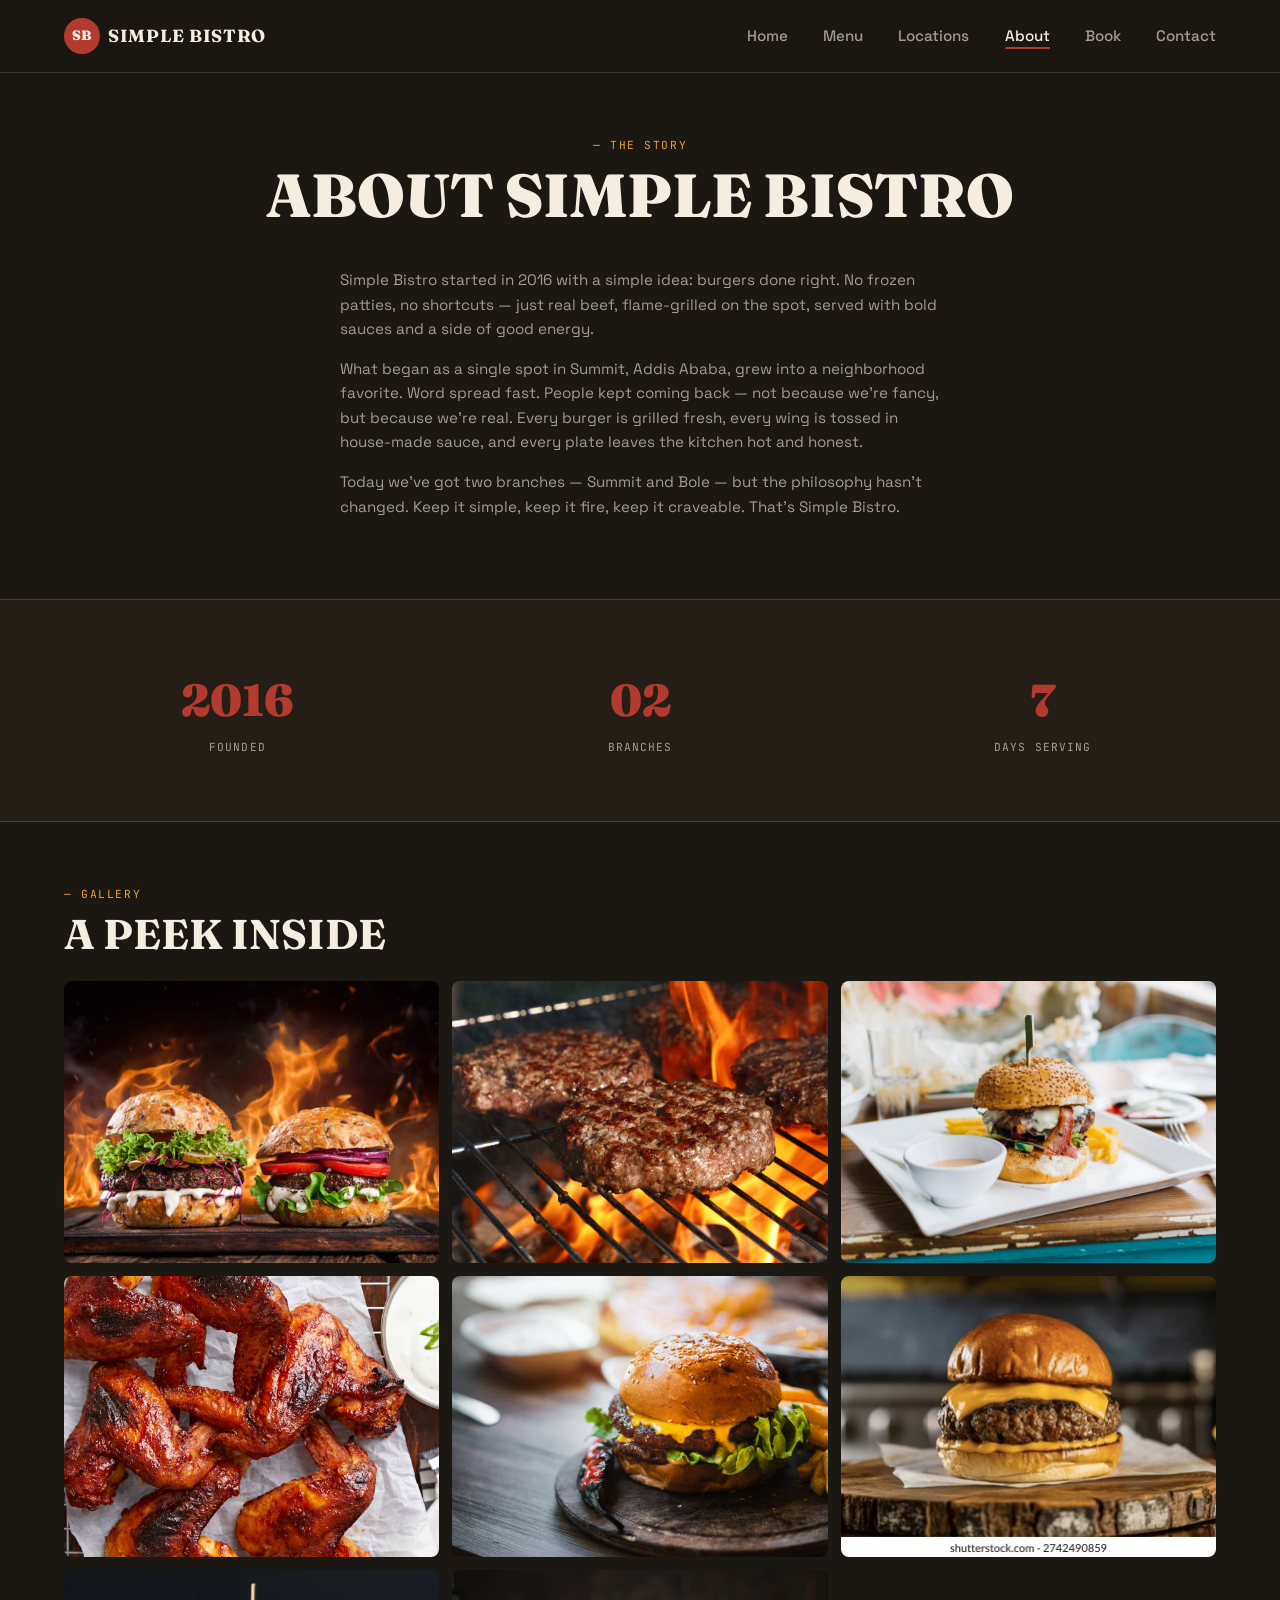
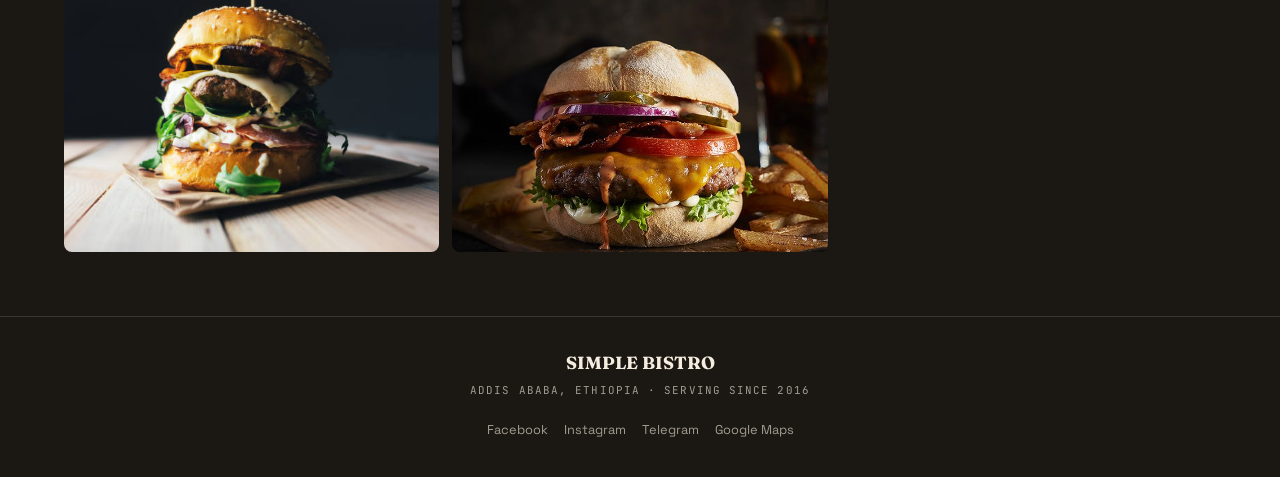
==== about.html @ 98d0b7a7 "fixed" ====
<!DOCTYPE html>
<html lang="en">
<head>
  <meta charset="UTF-8">
  <meta name="viewport" content="width=device-width, initial-scale=1.0, viewport-fit=cover">
  <title>About Us — Simple Bistro | Flame-Grilled Since 2016</title>
  <meta name="description" content="Simple Bistro was founded in 2016 in Addis Ababa with one goal: the perfect flame-grilled burger. Learn our story.">
  <meta name="theme-color" content="#1b1712">
  <meta name="apple-mobile-web-app-capable" content="yes">
  <meta name="apple-mobile-web-app-status-bar-style" content="black-translucent">
  <meta property="og:title" content="About Us — Simple Bistro">
  <meta property="og:description" content="The story behind Simple Bistro. Flame-grilled burgers in Addis Ababa since 2016.">
  <meta property="og:image" content="images/hero.jpg">
  <meta property="og:type" content="website">
  <link rel="preconnect" href="https://fonts.googleapis.com">
  <link rel="preconnect" href="https://fonts.gstatic.com" crossorigin>
  <link href="https://fonts.googleapis.com/css2?family=Fraunces:opsz,wght@9..144,700;9..144,900&family=JetBrains+Mono:wght@400;500&family=Space+Grotesk:wght@400;500;600&display=swap" rel="stylesheet">
  <link rel="stylesheet" href="style.css">
</head>
<body>

  <header class="site-header">
    <div class="header-inner">
      <a href="index.html" class="logo">
        <div class="logo-mark">SB</div>
        <span class="logo-wordmark">Simple Bistro</span>
      </a>
      <nav>
        <ul class="nav-links">
          <li><a href="index.html">Home</a></li>
          <li><a href="menu.html">Menu</a></li>
          <li><a href="locations.html">Locations</a></li>
          <li><a href="about.html" class="active">About</a></li>
          <li><a href="book.html">Book</a></li>
          <li><a href="contact.html">Contact</a></li>
        </ul>
      </nav>
      <button class="hamburger" aria-label="Toggle menu">
        <span></span><span></span><span></span>
      </button>
    </div>
  </header>

  <div class="mobile-nav">
    <a href="index.html">Home</a>
    <a href="menu.html">Menu</a>
    <a href="locations.html">Locations</a>
    <a href="about.html">About</a>
    <a href="book.html">Book</a>
    <a href="contact.html">Contact</a>
  </div>

  <div class="page-header">
    <div class="eyebrow">The Story</div>
    <h1>About Simple Bistro</h1>
  </div>

  <section style="padding-top:0;">
    <div class="about-text">
      <p>Simple Bistro started in 2016 with a simple idea: burgers done right. No frozen patties, no shortcuts — just real beef, flame-grilled on the spot, served with bold sauces and a side of good energy.</p>
      <p>What began as a single spot in Summit, Addis Ababa, grew into a neighborhood favorite. Word spread fast. People kept coming back — not because we're fancy, but because we're real. Every burger is grilled fresh, every wing is tossed in house-made sauce, and every plate leaves the kitchen hot and honest.</p>
      <p>Today we've got two branches — Summit and Bole — but the philosophy hasn't changed. Keep it simple, keep it fire, keep it craveable. That's Simple Bistro.</p>
    </div>
  </section>

  <section class="section-alt" style="padding-top:1.5rem;padding-bottom:1.5rem;">
    <div class="stats-block">
      <div class="stat-item">
        <div class="stat-number">2016</div>
        <div class="stat-label">Founded</div>
      </div>
      <div class="stat-item">
        <div class="stat-number">02</div>
        <div class="stat-label">Branches</div>
      </div>
      <div class="stat-item">
        <div class="stat-number">7</div>
        <div class="stat-label">Days Serving</div>
      </div>
    </div>
  </section>

  <section>
    <div class="eyebrow">Gallery</div>
    <h2>A Peek Inside</h2>
    <div class="gallery-grid">
      <div class="gallery-item" onclick="openLightbox(this)">
        <img src="hero.jpg" alt="Simple Bistro hero burger">
      </div>
      <div class="gallery-item" onclick="openLightbox(this)">
        <img src="grill.jpg" alt="Flame-grilled patties">
      </div>
      <div class="gallery-item" onclick="openLightbox(this)">
        <img src="gourmet.jpg" alt="Gourmet burger presentation">
      </div>
      <div class="gallery-item" onclick="openLightbox(this)">
        <img src="wings.jpg" alt="BBQ chicken wings">
      </div>
      <div class="gallery-item" onclick="openLightbox(this)">
        <img src="cheeseburger.jpg" alt="Signature cheeseburger">
      </div>
      <div class="gallery-item" onclick="openLightbox(this)">
        <img src="classic.jpg" alt="Classic burger stack">
      </div>
      <div class="gallery-item" onclick="openLightbox(this)">
        <img src="double-cheese.jpg" alt="Double cheese burger">
      </div>
      <div class="gallery-item" onclick="openLightbox(this)">
        <img src="saucy.jpg" alt="Saucy burger special">
      </div>
    </div>
  </section>

  <div class="lightbox" id="lightbox" onclick="closeLightbox(event)">
    <button class="lightbox-close" onclick="closeLightbox()" aria-label="Close">&times;</button>
    <img id="lightbox-img" src="" alt="Gallery image">
  </div>

  <footer class="site-footer">
    <div class="footer-inner">
      <div class="footer-brand">Simple Bistro</div>
      <div class="footer-tagline">Addis Ababa, Ethiopia · Serving since 2016</div>
      <div class="footer-socials">
        <a href="https://facebook.com/simplebistro2016" target="_blank" rel="noopener">Facebook</a>
        <a href="https://instagram.com/simplebistro2016" target="_blank" rel="noopener">Instagram</a>
        <a href="https://t.me/simplebistro" target="_blank" rel="noopener">Telegram</a>
        <a href="https://www.google.com/maps?q=9.0118,38.8513" target="_blank" rel="noopener">Google Maps</a>
      </div>
    </div>
  </footer>

  <script>
    function openLightbox(item) {
      const src = item.querySelector('img').src;
      document.getElementById('lightbox-img').src = src;
      document.getElementById('lightbox').classList.add('open');
      document.body.style.overflow = 'hidden';
    }
    function closeLightbox(e) {
      if (e && e.target !== document.getElementById('lightbox') && e.target.tagName !== 'BUTTON') return;
      document.getElementById('lightbox').classList.remove('open');
      document.body.style.overflow = '';
    }
    document.addEventListener('keydown', (e) => {
      if (e.key === 'Escape') closeLightbox();
    });
  </script>
  <script src="nav.js"></script>
</body>
</html>
---- style.css ----
/* ============================================
   Simple Bistro — style.css
   MOBILE-FIRST DESIGN SYSTEM
   Base styles = mobile (320px+)
   Media queries = min-width scale-up
   Burgers · Addis Ababa · Since 2016
   ============================================ */

/* --- RESET --- */
*, *::before, *::after {
  box-sizing: border-box;
  margin: 0;
  padding: 0;
}

html {
  scroll-behavior: smooth;
  font-size: 16px;
  -webkit-text-size-adjust: 100%;
}

body {
  font-family: 'Space Grotesk', sans-serif;
  background: var(--bg);
  color: var(--cream);
  line-height: 1.6;
  min-height: 100vh;
  display: flex;
  flex-direction: column;
  overflow-x: hidden;
}

/* --- DESIGN SYSTEM COLORS --- */
:root {
  --bg: #1b1712;
  --bg-card: #241e17;
  --bg-card-hi: #2c241a;
  --line: rgba(245, 237, 224, 0.14);
  --cream: #f5ede0;
  --cream-dim: rgba(245, 237, 224, 0.62);
  --brick: #b23a2e;
  --brick-hi: #d24c3c;
  --mustard: #e8a33d;
  --mustard-dim: #c8872b;
}

/* ==========================================
   TYPOGRAPHY — Mobile Base
   ========================================== */
h1, h2, h3, h4, h5 {
  font-family: 'Fraunces', serif;
  font-weight: 700;
  text-transform: uppercase;
  line-height: 1.1;
}

h1 { font-size: 2.4rem; font-weight: 900; }
h2 { font-size: 1.8rem; }
h3 { font-size: 1.3rem; }

p { color: var(--cream-dim); font-size: 0.95rem; }

/* --- MONO UTILITIES --- */
.mono {
  font-family: 'JetBrains Mono', monospace;
  text-transform: uppercase;
  letter-spacing: 0.08em;
  font-size: 0.78rem;
}

.mono-sm {
  font-family: 'JetBrains Mono', monospace;
  text-transform: uppercase;
  letter-spacing: 0.12em;
  font-size: 0.68rem;
}

/* --- EYEBROW LABEL --- */
.eyebrow {
  font-family: 'JetBrains Mono', monospace;
  text-transform: uppercase;
  letter-spacing: 0.14em;
  font-size: 0.7rem;
  color: var(--mustard);
  margin-bottom: 0.5rem;
}

.eyebrow::before {
  content: "— ";
}

/* ==========================================
   BUTTONS — Touch-friendly on mobile
   ========================================== */
.btn-primary, .btn-ghost {
  display: block;
  width: 100%;
  padding: 1rem 2rem;
  border-radius: 6px;
  font-family: 'Fraunces', serif;
  font-weight: 700;
  text-transform: uppercase;
  font-size: 1rem;
  letter-spacing: 0.04em;
  text-decoration: none;
  cursor: pointer;
  border: 2px solid transparent;
  text-align: center;
  min-height: 52px;
  display: flex;
  align-items: center;
  justify-content: center;
  transition: background 0.2s, border-color 0.2s, color 0.2s, transform 0.15s;
  -webkit-tap-highlight-color: transparent;
}

.btn-primary {
  background: var(--brick);
  color: var(--cream);
  border-color: var(--brick);
}

.btn-primary:active {
  background: var(--brick-hi);
  border-color: var(--brick-hi);
}

.btn-ghost {
  background: transparent;
  color: var(--cream);
  border-color: var(--line);
}

.btn-ghost:active {
  border-color: var(--cream);
}

/* ==========================================
   HEADER / NAV — Mobile First
   ========================================== */
.site-header {
  position: sticky;
  top: 0;
  z-index: 100;
  background: rgba(27, 23, 18, 0.88);
  backdrop-filter: blur(14px);
  -webkit-backdrop-filter: blur(14px);
  border-bottom: 1px solid var(--line);
}

.header-inner {
  padding: 0 1rem;
  height: 60px;
  display: flex;
  align-items: center;
  justify-content: space-between;
}

.logo {
  display: flex;
  align-items: center;
  gap: 0.5rem;
  text-decoration: none;
  color: var(--cream);
}

.logo-mark {
  width: 36px;
  height: 36px;
  border-radius: 50%;
  background: var(--brick);
  display: flex;
  align-items: center;
  justify-content: center;
  font-family: 'Fraunces', serif;
  font-weight: 900;
  font-size: 0.85rem;
  color: var(--cream);
  flex-shrink: 0;
}

.logo-wordmark {
  font-family: 'Fraunces', serif;
  font-weight: 700;
  font-size: 1rem;
  text-transform: uppercase;
  letter-spacing: 0.04em;
  white-space: nowrap;
}

/* --- DESKTOP NAV — hidden on mobile --- */
.nav-links {
  display: none;
  list-style: none;
}

/* --- HAMBURGER — visible on mobile --- */
.hamburger {
  display: flex;
  flex-direction: column;
  gap: 5px;
  background: none;
  border: none;
  cursor: pointer;
  padding: 6px;
  min-width: 44px;
  min-height: 44px;
  align-items: center;
  justify-content: center;
}

.hamburger span {
  display: block;
  width: 24px;
  height: 2px;
  background: var(--cream);
  border-radius: 2px;
  transition: transform 0.3s, opacity 0.3s;
}

.hamburger.open span:nth-child(1) {
  transform: translateY(7px) rotate(45deg);
}

.hamburger.open span:nth-child(2) {
  opacity: 0;
}

.hamburger.open span:nth-child(3) {
  transform: translateY(-7px) rotate(-45deg);
}

/* --- MOBILE NAV OVERLAY --- */
.mobile-nav {
  display: none;
  position: fixed;
  inset: 0;
  top: 60px;
  background: rgba(27, 23, 18, 0.97);
  z-index: 99;
  flex-direction: column;
  align-items: center;
  justify-content: center;
  gap: 1.5rem;
}

.mobile-nav.open {
  display: flex;
}

.mobile-nav a {
  color: var(--cream);
  text-decoration: none;
  font-family: 'Fraunces', serif;
  font-weight: 700;
  font-size: 1.4rem;
  text-transform: uppercase;
  transition: color 0.2s;
  padding: 0.5rem 1rem;
  min-height: 44px;
  display: flex;
  align-items: center;
}

.mobile-nav a:active {
  color: var(--brick);
}

/* ==========================================
   SECTIONS — Mobile First
   ========================================== */
section {
  padding: 3rem 1rem;
  width: 100%;
}

section.section-alt {
  background: var(--bg-card);
  border-top: 1px solid var(--line);
  border-bottom: 1px solid var(--line);
}

.page-header {
  padding: 3rem 1rem 2rem;
  text-align: center;
}

.page-header h1 {
  margin-bottom: 0.4rem;
}

.page-header p {
  font-size: 0.95rem;
}

/* ==========================================
   HERO — Mobile First (stacked, full bleed)
   ========================================== */
.hero {
  position: relative;
  min-height: 85vh;
  display: flex;
  align-items: center;
  justify-content: center;
  text-align: center;
  overflow: hidden;
}

.hero-bg {
  position: absolute;
  inset: 0;
  background-size: cover;
  background-position: center;
}

.hero-bg::after {
  content: "";
  position: absolute;
  inset: 0;
  background: linear-gradient(
    180deg,
    rgba(27, 23, 18, 0.35) 0%,
    rgba(27, 23, 18, 0.92) 100%
  );
}

.hero-content {
  position: relative;
  z-index: 2;
  max-width: 400px;
  padding: 0 1rem;
}

.hero h1 {
  margin-bottom: 0.5rem;
  letter-spacing: -0.02em;
}

.hero h1 span {
  color: var(--brick);
}

.hero-tagline {
  font-size: 1.05rem;
  color: var(--cream-dim);
  margin-bottom: 1.8rem;
  font-style: italic;
}

.hero-ctas {
  display: flex;
  flex-direction: column;
  gap: 0.8rem;
  margin-bottom: 2.5rem;
}

.hero-branches {
  display: flex;
  flex-direction: column;
  gap: 0.6rem;
  align-items: center;
}

.hero-branch-link {
  color: var(--cream-dim);
  text-decoration: none;
  font-size: 0.88rem;
  display: flex;
  align-items: center;
  gap: 0.4rem;
  transition: color 0.2s;
  padding: 0.3rem 0;
}

.hero-branch-link:active {
  color: var(--cream);
}

.hero-branch-link .dot {
  width: 6px;
  height: 6px;
  border-radius: 50%;
  background: var(--mustard);
  display: inline-block;
}

/* ==========================================
   ABOUT PREVIEW — Mobile (stacked)
   ========================================== */
.about-preview {
  display: flex;
  flex-direction: column;
  gap: 2rem;
}

.about-preview-text h2 {
  margin-bottom: 0.8rem;
}

.about-preview-text p {
  margin-bottom: 1.2rem;
}

.about-preview-img {
  width: 100%;
  border-radius: 12px;
  overflow: hidden;
}

.about-preview-img img {
  width: 100%;
  height: 240px;
  object-fit: cover;
  display: block;
}

/* ==========================================
   MENU TICKET CARD — Mobile (single col)
   ========================================== */
.ticket-card {
  background: var(--bg-card);
  border: 1px solid var(--line);
  border-radius: 8px;
  overflow: hidden;
  transition: transform 0.2s, border-color 0.2s;
}

.ticket-card:hover {
  border-color: var(--mustard-dim);
}

.ticket-card-img {
  width: 100%;
  height: 200px;
  object-fit: cover;
  display: block;
}

.ticket-card-body {
  padding: 1rem 1.1rem;
}

.ticket-perforation {
  height: 8px;
  background-image: radial-gradient(circle, var(--bg) 4px, transparent 4px);
  background-size: 12px 8px;
  background-position: 0 4px;
  background-repeat: repeat-x;
}

.ticket-tag {
  font-family: 'JetBrains Mono', monospace;
  text-transform: uppercase;
  letter-spacing: 0.12em;
  font-size: 0.65rem;
  color: var(--mustard-dim);
  margin-bottom: 0.4rem;
}

.ticket-name {
  font-family: 'Fraunces', serif;
  font-weight: 700;
  font-size: 1.1rem;
  text-transform: uppercase;
  margin-bottom: 0.3rem;
}

.ticket-price-row {
  display: flex;
  align-items: center;
  gap: 0.6rem;
  padding-top: 0.5rem;
  border-top: 2px dashed var(--line);
  margin-top: 0.5rem;
}

.ticket-price {
  font-family: 'JetBrains Mono', monospace;
  text-transform: uppercase;
  letter-spacing: 0.1em;
  font-size: 1rem;
  color: var(--mustard);
}

/* --- MENU GRID — 1 column on mobile --- */
.menu-grid {
  display: grid;
  grid-template-columns: 1fr;
  gap: 1.2rem;
  margin-top: 1.5rem;
}

/* ==========================================
   FILTER TABS — Mobile (horizontal scroll)
   ========================================== */
.filter-tabs {
  display: flex;
  gap: 0.5rem;
  overflow-x: auto;
  -webkit-overflow-scrolling: touch;
  padding-bottom: 0.5rem;
  margin-bottom: 1rem;
  scrollbar-width: none;
}

.filter-tabs::-webkit-scrollbar {
  display: none;
}

.filter-tab {
  padding: 0.55rem 1rem;
  border: 1px solid var(--line);
  border-radius: 30px;
  background: transparent;
  color: var(--cream-dim);
  font-family: 'JetBrains Mono', monospace;
  font-size: 0.72rem;
  text-transform: uppercase;
  letter-spacing: 0.08em;
  cursor: pointer;
  white-space: nowrap;
  flex-shrink: 0;
  min-height: 40px;
  transition: background 0.2s, color 0.2s, border-color 0.2s;
  -webkit-tap-highlight-color: transparent;
}

.filter-tab:active {
  border-color: var(--mustard-dim);
  color: var(--cream);
}

.filter-tab.active {
  background: var(--brick);
  border-color: var(--brick);
  color: var(--cream);
}

/* ==========================================
   LOCATION CARDS — Mobile (stacked)
   ========================================== */
.location-grid {
  display: grid;
  grid-template-columns: 1fr;
  gap: 1.5rem;
  margin-top: 1.5rem;
}

.location-card {
  background: var(--bg-card);
  border: 1px solid var(--line);
  border-radius: 12px;
  padding: 1.5rem;
}

.location-card h3 {
  margin-bottom: 0.6rem;
}

.location-card p {
  margin-bottom: 0.4rem;
  font-size: 0.9rem;
}

.location-card .services {
  margin-bottom: 0.8rem;
  display: flex;
  flex-wrap: wrap;
  gap: 0.4rem;
}

.location-card .services span {
  font-family: 'JetBrains Mono', monospace;
  text-transform: uppercase;
  letter-spacing: 0.08em;
  font-size: 0.68rem;
  color: var(--mustard);
  background: var(--bg-card-hi);
  padding: 0.3rem 0.6rem;
  border-radius: 4px;
  display: inline-block;
}

.map-container {
  margin-top: 1rem;
  border-radius: 8px;
  overflow: hidden;
  border: 1px solid var(--line);
}

.map-container iframe {
  width: 100%;
  height: 220px;
  border: 0;
  display: block;
}

/* ==========================================
   HOURS TABLE
   ========================================== */
.hours-table {
  width: 100%;
  margin: 2rem auto 0;
  border-collapse: collapse;
}

.hours-table th,
.hours-table td {
  padding: 0.6rem 0.8rem;
  text-align: left;
  font-size: 0.88rem;
  border-bottom: 1px solid var(--line);
}

.hours-table th {
  font-family: 'JetBrains Mono', monospace;
  text-transform: uppercase;
  letter-spacing: 0.1em;
  font-size: 0.7rem;
  color: var(--mustard);
}

.hours-table td:first-child {
  color: var(--cream);
  font-weight: 600;
}

.hours-table td:last-child {
  color: var(--cream-dim);
}

/* ==========================================
   STATS BLOCK — Mobile
   ========================================== */
.stats-block {
  display: flex;
  justify-content: center;
  gap: 2rem;
  margin: 2.5rem 0;
  flex-wrap: wrap;
}

.stat-item {
  text-align: center;
  flex: 1;
  min-width: 100px;
}

.stat-number {
  font-family: 'Fraunces', serif;
  font-weight: 900;
  font-size: 2.4rem;
  color: var(--brick);
}

.stat-label {
  font-family: 'JetBrains Mono', monospace;
  text-transform: uppercase;
  letter-spacing: 0.1em;
  font-size: 0.7rem;
  color: var(--cream-dim);
  margin-top: 0.2rem;
}

/* ==========================================
   GALLERY — Mobile (2 columns)
   ========================================== */
.gallery-grid {
  display: grid;
  grid-template-columns: repeat(2, 1fr);
  gap: 0.6rem;
  margin-top: 1.5rem;
}

.gallery-item {
  border-radius: 8px;
  overflow: hidden;
  cursor: pointer;
  aspect-ratio: 1 / 1;
}

.gallery-item img {
  width: 100%;
  height: 100%;
  object-fit: cover;
  display: block;
}

/* --- LIGHTBOX MODAL --- */
.lightbox {
  display: none;
  position: fixed;
  inset: 0;
  z-index: 200;
  background: rgba(0, 0, 0, 0.92);
  align-items: center;
  justify-content: center;
  padding: 1rem;
}

.lightbox.open {
  display: flex;
}

.lightbox img {
  max-width: 95%;
  max-height: 80vh;
  border-radius: 8px;
  object-fit: contain;
}

.lightbox-close {
  position: absolute;
  top: 1rem;
  right: 1rem;
  background: rgba(27, 23, 18, 0.7);
  border: 1px solid var(--line);
  color: var(--cream);
  font-size: 1.6rem;
  cursor: pointer;
  line-height: 1;
  width: 44px;
  height: 44px;
  border-radius: 50%;
  display: flex;
  align-items: center;
  justify-content: center;
}

/* ==========================================
   FORMS — Mobile (stacked, full-width)
   ========================================== */
.form-group {
  margin-bottom: 1rem;
}

.form-group label {
  display: block;
  font-family: 'JetBrains Mono', monospace;
  text-transform: uppercase;
  letter-spacing: 0.1em;
  font-size: 0.72rem;
  color: var(--cream-dim);
  margin-bottom: 0.4rem;
}

.form-group input,
.form-group select,
.form-group textarea {
  width: 100%;
  padding: 0.85rem 1rem;
  background: var(--bg-card);
  border: 1px solid var(--line);
  border-radius: 6px;
  color: var(--cream);
  font-family: 'Space Grotesk', sans-serif;
  font-size: 1rem;
  min-height: 48px;
  transition: border-color 0.2s;
  -webkit-appearance: none;
  appearance: none;
}

.form-group input:focus,
.form-group select:focus,
.form-group textarea:focus {
  outline: none;
  border-color: var(--mustard);
}

.form-group textarea {
  min-height: 100px;
  resize: vertical;
}

.form-group input::placeholder,
.form-group textarea::placeholder {
  color: var(--cream-dim);
  opacity: 0.5;
}

.form-row {
  display: grid;
  grid-template-columns: 1fr;
  gap: 0;
}

.form-submit-area {
  margin-top: 1.2rem;
}

.form-msg {
  margin-top: 1rem;
  padding: 0.8rem 1rem;
  border-radius: 6px;
  font-size: 0.9rem;
  display: none;
}

.form-msg.show {
  display: block;
}

.form-msg.success {
  background: rgba(178, 58, 46, 0.15);
  border: 1px solid var(--brick);
  color: var(--cream);
}

.form-msg.error {
  background: rgba(178, 58, 46, 0.2);
  border: 1px solid var(--brick);
  color: var(--brick-hi);
}

/* ==========================================
   CONTACT TABS — Mobile (stacked)
   ========================================== */
.contact-tabs {
  display: flex;
  gap: 0;
  margin-bottom: 1.5rem;
  border-bottom: 1px solid var(--line);
}

.contact-tab {
  flex: 1;
  padding: 0.75rem 1rem;
  background: transparent;
  border: none;
  border-bottom: 2px solid transparent;
  color: var(--cream-dim);
  font-family: 'Fraunces', serif;
  font-weight: 700;
  font-size: 0.9rem;
  cursor: pointer;
  transition: color 0.2s, border-color 0.2s;
  text-transform: uppercase;
  min-height: 44px;
  -webkit-tap-highlight-color: transparent;
}

.contact-tab:active {
  color: var(--cream);
}

.contact-tab.active {
  color: var(--cream);
  border-bottom-color: var(--brick);
}

/* --- CONTACT TAB PANELS --- */
.contact-form-panel {
  display: none;
}

.contact-form-panel.active {
  display: block;
}

/* ==========================================
   STAR RATING — Mobile
   ========================================== */
.star-rating {
  display: flex;
  gap: 0.3rem;
  margin-top: 0.3rem;
}

.star-rating button {
  background: none;
  border: none;
  font-size: 2rem;
  color: var(--line);
  cursor: pointer;
  transition: color 0.15s;
  line-height: 1;
  width: 44px;
  height: 44px;
  display: flex;
  align-items: center;
  justify-content: center;
  -webkit-tap-highlight-color: transparent;
}

.star-rating button.filled {
  color: var(--mustard);
}

.star-rating button:active {
  color: var(--mustard);
}

/* ==========================================
   CONTACT CARD — Mobile
   ========================================== */
.contact-card {
  background: var(--bg-card);
  border: 1px solid var(--line);
  border-radius: 12px;
  padding: 1.5rem;
  margin-bottom: 2rem;
}

.contact-card h3 {
  margin-bottom: 0.8rem;
}

.contact-detail {
  margin-bottom: 0.7rem;
  display: flex;
  align-items: center;
  gap: 0.6rem;
  font-size: 0.9rem;
}

.contact-detail a {
  color: var(--mustard);
  text-decoration: none;
  transition: color 0.2s;
}

/* --- SOCIAL LINKS — Mobile (wrap) --- */
.social-links {
  display: flex;
  flex-wrap: wrap;
  gap: 0.5rem;
  margin-top: 1.2rem;
}

.social-link {
  display: inline-flex;
  align-items: center;
  gap: 0.3rem;
  color: var(--cream-dim);
  text-decoration: none;
  font-size: 0.8rem;
  padding: 0.4rem 0.8rem;
  border: 1px solid var(--line);
  border-radius: 20px;
  transition: border-color 0.2s, color 0.2s;
  min-height: 36px;
}

/* ==========================================
   FOOTER — Mobile
   ========================================== */
.site-footer {
  margin-top: auto;
  border-top: 1px solid var(--line);
  padding: 2rem 1rem;
  text-align: center;
}

.footer-inner {
  max-width: 1200px;
  margin: 0 auto;
}

.footer-brand {
  font-family: 'Fraunces', serif;
  font-weight: 700;
  font-size: 1.1rem;
  text-transform: uppercase;
  margin-bottom: 0.3rem;
}

.footer-tagline {
  font-family: 'JetBrains Mono', monospace;
  text-transform: uppercase;
  letter-spacing: 0.1em;
  font-size: 0.68rem;
  color: var(--cream-dim);
  margin-bottom: 1rem;
}

.footer-socials {
  display: flex;
  gap: 1rem;
  justify-content: center;
  flex-wrap: wrap;
}

.footer-socials a {
  color: var(--cream-dim);
  text-decoration: none;
  font-size: 0.8rem;
  transition: color 0.2s;
  padding: 0.3rem 0;
}

/* ==========================================
   BOOKING CONFIRM
   ========================================== */
.booking-confirm {
  background: var(--bg-card);
  border: 1px solid var(--line);
  border-radius: 12px;
  padding: 1.5rem;
  text-align: center;
  margin-top: 1.2rem;
}

.booking-confirm h3 {
  margin-bottom: 0.6rem;
  color: var(--cream);
}

.booking-confirm p {
  font-size: 0.95rem;
}

/* ==========================================
   ABOUT TEXT
   ========================================== */
.about-text {
  max-width: 600px;
  margin: 0 auto;
}

.about-text p {
  margin-bottom: 1rem;
  font-size: 0.95rem;
}

/* ==========================================
   ==========================================
   TABLET — 480px (min-width)
   ==========================================
   ========================================== */
@media (min-width: 480px) {

  .hero-content {
    max-width: 440px;
  }

  .hero-ctas {
    flex-direction: row;
    flex-wrap: wrap;
    justify-content: center;
  }

  .btn-primary, .btn-ghost {
    width: auto;
    display: inline-flex;
  }

  .hero-branches {
    flex-direction: row;
    gap: 1.2rem;
    justify-content: center;
  }

  .menu-grid {
    grid-template-columns: repeat(2, 1fr);
  }

  .gallery-grid {
    grid-template-columns: repeat(3, 1fr);
  }

  .gallery-item {
    aspect-ratio: 4 / 3;
  }

  .form-row {
    grid-template-columns: 1fr 1fr;
    gap: 1rem;
  }

  .form-group input,
  .form-group select,
  .form-group textarea {
    font-size: 0.95rem;
  }

  .contact-tabs {
    justify-content: center;
  }

  .contact-tab {
    flex: none;
    padding: 0.75rem 1.5rem;
  }
}

/* ==========================================
   ==========================================
   TABLET — 768px (min-width)
   ==========================================
   ========================================== */
@media (min-width: 768px) {

  .hamburger {
    display: none;
  }

  .mobile-nav {
    display: none !important;
  }

  .nav-links {
    display: flex;
    gap: 1.8rem;
  }

  .nav-links a {
    color: var(--cream-dim);
    text-decoration: none;
    font-size: 0.9rem;
    font-weight: 500;
    transition: color 0.2s;
    position: relative;
  }

  .nav-links a:hover,
  .nav-links a.active {
    color: var(--cream);
  }

  .nav-links a.active::after {
    content: "";
    position: absolute;
    bottom: -4px;
    left: 0;
    right: 0;
    height: 2px;
    background: var(--brick);
    border-radius: 1px;
  }

  .header-inner {
    max-width: 1200px;
    margin: 0 auto;
    padding: 0 1.5rem;
    height: 72px;
  }

  .logo-wordmark {
    font-size: 1.1rem;
  }

  section {
    padding: 4rem 1.5rem;
    max-width: 1200px;
    margin: 0 auto;
  }

  section.section-alt {
    max-width: 100%;
    padding-left: calc((100% - 1200px) / 2 + 1.5rem);
    padding-right: calc((100% - 1200px) / 2 + 1.5rem);
  }

  .page-header {
    padding: 4rem 1.5rem 2rem;
    max-width: 1200px;
    margin: 0 auto;
  }

  h1 { font-size: 3rem; }
  h2 { font-size: 2.2rem; }
  h3 { font-size: 1.5rem; }

  .hero {
    min-height: 80vh;
  }

  .hero-content {
    max-width: 600px;
  }

  .hero h1 {
    font-size: 3.2rem;
  }

  .hero-tagline {
    font-size: 1.15rem;
  }

  .about-preview {
    display: grid;
    grid-template-columns: 1fr 1fr;
    gap: 3rem;
    align-items: center;
  }

  .about-preview-img img {
    height: 320px;
  }

  .menu-grid {
    grid-template-columns: repeat(3, 1fr);
    gap: 1.5rem;
  }

  .location-grid {
    grid-template-columns: 1fr 1fr;
    gap: 2.5rem;
  }

  .map-container iframe {
    height: 280px;
  }

  .gallery-grid {
    grid-template-columns: repeat(3, 1fr);
    gap: 0.8rem;
  }

  .gallery-item {
    aspect-ratio: 4 / 3;
  }

  .stats-block {
    gap: 3.5rem;
  }

  .stat-number {
    font-size: 2.8rem;
  }

  .contact-card {
    padding: 2rem;
  }
}

/* ==========================================
   ==========================================
   DESKTOP — 1024px (min-width)
   ==========================================
   ========================================== */
@media (min-width: 1024px) {

  h1 { font-size: 3.8rem; }
  h2 { font-size: 2.6rem; }

  .hero h1 {
    font-size: 4.5rem;
  }

  .hero-content {
    max-width: 700px;
  }

  .nav-links {
    gap: 2.2rem;
  }

  .nav-links a {
    font-size: 0.95rem;
  }

  .section-alt-padding {
    padding-left: calc((100% - 1200px) / 2 + 2rem);
    padding-right: calc((100% - 1200px) / 2 + 2rem);
  }

  .about-preview-img img {
    height: 380px;
  }

  .map-container iframe {
    height: 300px;
  }
}

/* ==========================================
   ==========================================
   PREFERS REDUCED MOTION
   ==========================================
   ========================================== */
@media (prefers-reduced-motion: reduce) {
  *, *::before, *::after {
    transition-duration: 0s !important;
    animation-duration: 0s !important;
  }

  html {
    scroll-behavior: auto;
  }
}
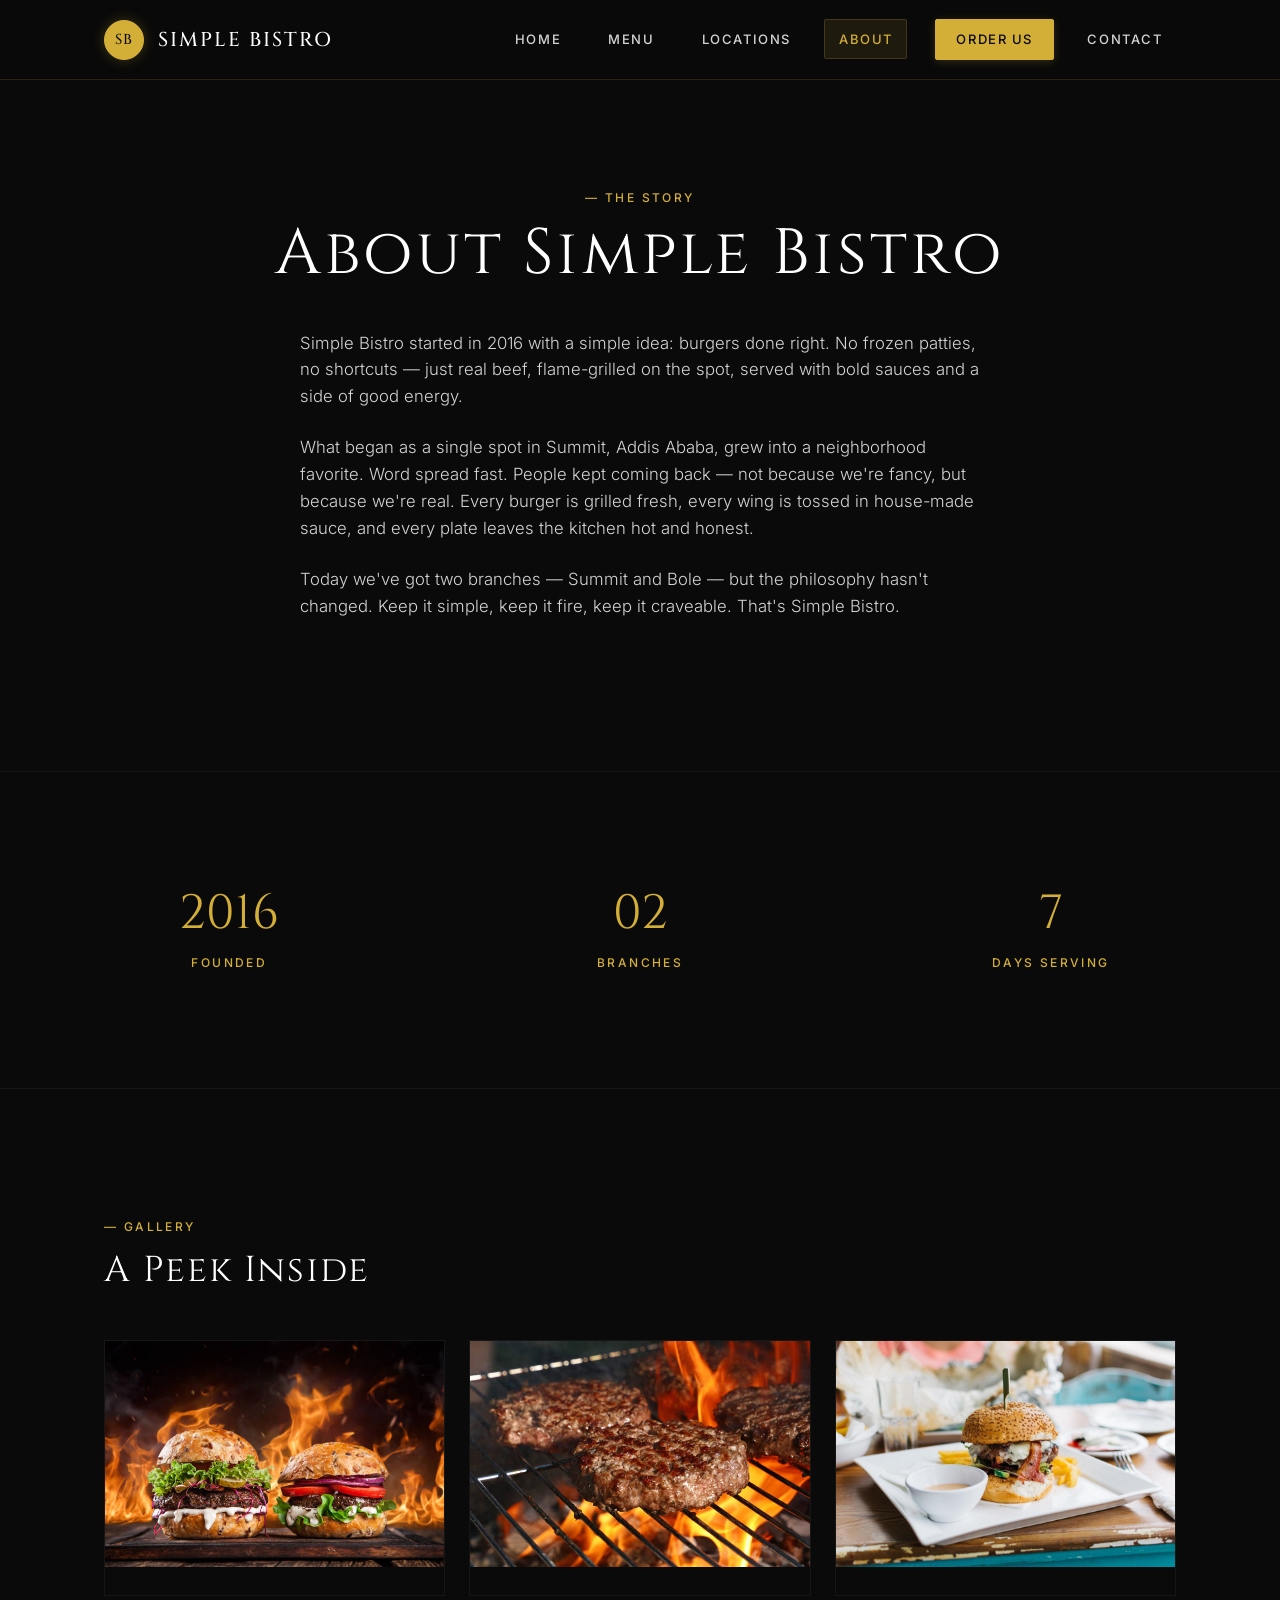
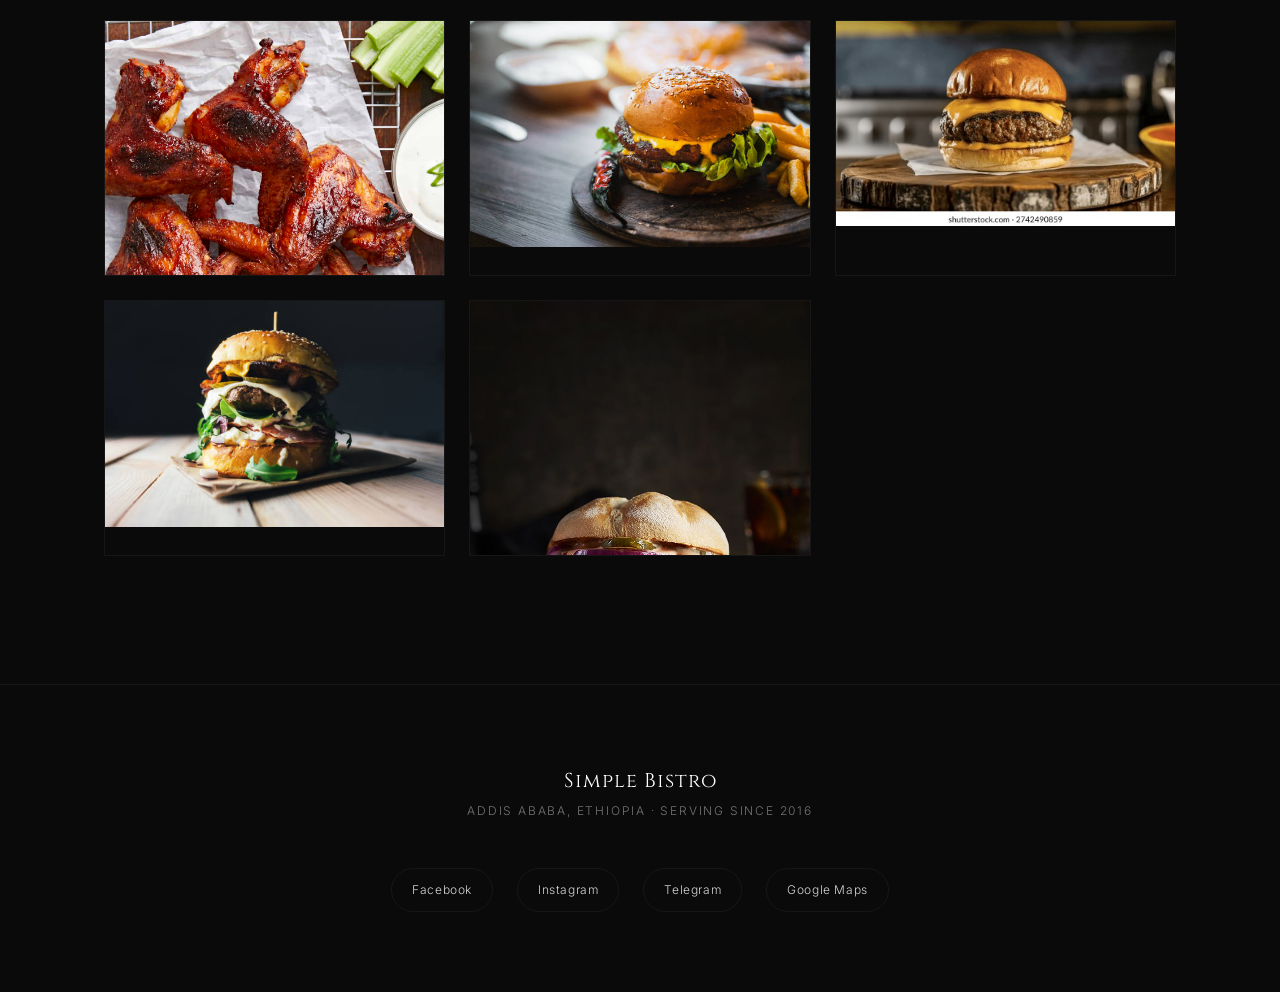
==== commit ddcf0907: "refactor: replace table booking system with a direct calling order page and update global typography" ====
--- a/about.html
+++ b/about.html
@@ -5,7 +5,7 @@
   <meta name="viewport" content="width=device-width, initial-scale=1.0, viewport-fit=cover">
   <title>About Us — Simple Bistro | Flame-Grilled Since 2016</title>
   <meta name="description" content="Simple Bistro was founded in 2016 in Addis Ababa with one goal: the perfect flame-grilled burger. Learn our story.">
-  <meta name="theme-color" content="#1b1712">
+  <meta name="theme-color" content="#0a0a0a">
   <meta name="apple-mobile-web-app-capable" content="yes">
   <meta name="apple-mobile-web-app-status-bar-style" content="black-translucent">
   <meta property="og:title" content="About Us — Simple Bistro">
@@ -14,7 +14,7 @@
   <meta property="og:type" content="website">
   <link rel="preconnect" href="https://fonts.googleapis.com">
   <link rel="preconnect" href="https://fonts.gstatic.com" crossorigin>
-  <link href="https://fonts.googleapis.com/css2?family=Fraunces:opsz,wght@9..144,700;9..144,900&family=JetBrains+Mono:wght@400;500&family=Space+Grotesk:wght@400;500;600&display=swap" rel="stylesheet">
+  <link href="https://fonts.googleapis.com/css2?family=Cinzel:wght@400;500&family=Inter:wght@300;500&display=swap" rel="stylesheet">
   <link rel="stylesheet" href="style.css">
 </head>
 <body>
@@ -31,7 +31,7 @@
           <li><a href="menu.html">Menu</a></li>
           <li><a href="locations.html">Locations</a></li>
           <li><a href="about.html" class="active">About</a></li>
-          <li><a href="book.html">Book</a></li>
+          <li><a href="book.html">Order Us</a></li>
           <li><a href="contact.html">Contact</a></li>
         </ul>
       </nav>
@@ -46,7 +46,7 @@
     <a href="menu.html">Menu</a>
     <a href="locations.html">Locations</a>
     <a href="about.html">About</a>
-    <a href="book.html">Book</a>
+    <a href="book.html">Order Us</a>
     <a href="contact.html">Contact</a>
   </div>
 
@@ -121,10 +121,10 @@
       <div class="footer-brand">Simple Bistro</div>
       <div class="footer-tagline">Addis Ababa, Ethiopia · Serving since 2016</div>
       <div class="footer-socials">
-        <a href="https://facebook.com/simplebistro2016" target="_blank" rel="noopener">Facebook</a>
-        <a href="https://instagram.com/simplebistro2016" target="_blank" rel="noopener">Instagram</a>
-        <a href="https://t.me/simplebistro" target="_blank" rel="noopener">Telegram</a>
-        <a href="https://www.google.com/maps?q=9.0118,38.8513" target="_blank" rel="noopener">Google Maps</a>
+        <a href="https://facebook.com/simplebistro2016" target="_blank" rel="noopener" aria-label="Facebook">Facebook</a>
+        <a href="https://instagram.com/simplebistro2016" target="_blank" rel="noopener" aria-label="Instagram">Instagram</a>
+        <a href="https://t.me/simplebistro" target="_blank" rel="noopener" aria-label="Telegram">Telegram</a>
+        <a href="https://www.google.com/maps?q=9.0118,38.8513" target="_blank" rel="noopener" aria-label="Google Maps">Google Maps</a>
       </div>
     </div>
   </footer>
--- a/style.css
+++ b/style.css
@@ -1,12 +1,43 @@
 /* ============================================
    Simple Bistro — style.css
-   MOBILE-FIRST DESIGN SYSTEM
-   Base styles = mobile (320px+)
-   Media queries = min-width scale-up
+   ROYAL BISTRO VISUAL SYSTEM
    Burgers · Addis Ababa · Since 2016
    ============================================ */
 
-/* --- RESET --- */
+@import url('https://fonts.googleapis.com/css2?family=Cinzel:wght@400;500&family=Inter:wght@300;500&display=swap');
+
+/* ==========================================
+   1. DESIGN TOKENS
+   ========================================== */
+:root {
+  --color-primary: #D4AF37;
+  --color-background: #0a0a0a;
+  --color-surface: #171717;
+  --color-text-main: #d4d4d4;
+  --color-text-bright: #ffffff;
+  --color-text-muted: #737373;
+  --color-border: rgba(255, 255, 255, 0.05);
+  --color-accent-gold-soft: rgba(212, 175, 55, 0.1);
+
+  --space-xs: 4px;
+  --space-sm: 12px;
+  --space-md: 24px;
+  --space-lg: 48px;
+  --space-xl: 80px;
+  --space-section: 128px;
+
+  --radius-none: 0px;
+  --radius-sm: 2px;
+  --radius-full: 999px;
+
+  --ease-standard: 300ms ease-in-out;
+  --ease-slow: 700ms cubic-bezier(0.4, 0, 0.2, 1);
+  --ease-pulse-slow: 20s ease-in-out infinite;
+}
+
+/* ==========================================
+   BASE RESET & BODY
+   ========================================== */
 *, *::before, *::after {
   box-sizing: border-box;
   margin: 0;
@@ -17,184 +48,215 @@
   scroll-behavior: smooth;
   font-size: 16px;
   -webkit-text-size-adjust: 100%;
+  background: var(--color-background);
 }
 
 body {
-  font-family: 'Space Grotesk', sans-serif;
-  background: var(--bg);
-  color: var(--cream);
+  background: var(--color-background);
+  color: var(--color-text-main);
+  font-family: 'Inter', sans-serif;
+  font-weight: 300;
   line-height: 1.6;
+  -webkit-font-smoothing: antialiased;
   min-height: 100vh;
   display: flex;
   flex-direction: column;
   overflow-x: hidden;
 }
 
-/* --- DESIGN SYSTEM COLORS --- */
-:root {
-  --bg: #1b1712;
-  --bg-card: #241e17;
-  --bg-card-hi: #2c241a;
-  --line: rgba(245, 237, 224, 0.14);
-  --cream: #f5ede0;
-  --cream-dim: rgba(245, 237, 224, 0.62);
-  --brick: #b23a2e;
-  --brick-hi: #d24c3c;
-  --mustard: #e8a33d;
-  --mustard-dim: #c8872b;
-}
-
-/* ==========================================
-   TYPOGRAPHY — Mobile Base
-   ========================================== */
-h1, h2, h3, h4, h5 {
-  font-family: 'Fraunces', serif;
-  font-weight: 700;
+/* ==========================================
+   2. TYPOGRAPHY RULES
+   ========================================== */
+/* Display Text */
+.hero h1, .display-text {
+  font-family: 'Cinzel', serif;
+  font-weight: 500;
+  letter-spacing: -0.02em;
+  font-size: clamp(2.5rem, 8vw, 5.5rem);
+  line-height: 1.05;
+  color: var(--color-text-bright);
+}
+
+/* Headings */
+h1, h2, h3, h4, h5, .logo-wordmark, .footer-brand {
+  font-family: 'Cinzel', serif;
+  font-weight: 400;
+  letter-spacing: 0.05em;
+  color: var(--color-text-bright);
+}
+
+h1 {
+  font-size: clamp(2.2rem, 6vw, 4rem);
+  line-height: 1.1;
+}
+
+h2 {
+  font-size: clamp(1.75rem, 4vw, 2.25rem);
+  line-height: 1.2;
+}
+
+h3 {
+  font-size: 1.35rem;
+  line-height: 1.3;
+}
+
+p {
+  color: var(--color-text-main);
+  font-family: 'Inter', sans-serif;
+  font-weight: 300;
+  font-size: 1rem;
+  line-height: 1.6;
+}
+
+/* Label / Eyebrow text */
+.eyebrow, .ticket-tag, .stat-label, .section-label {
+  font-family: 'Inter', sans-serif;
+  font-weight: 500;
+  font-size: 0.75rem;
+  letter-spacing: 0.2em;
   text-transform: uppercase;
-  line-height: 1.1;
-}
-
-h1 { font-size: 2.4rem; font-weight: 900; }
-h2 { font-size: 1.8rem; }
-h3 { font-size: 1.3rem; }
-
-p { color: var(--cream-dim); font-size: 0.95rem; }
-
-/* --- MONO UTILITIES --- */
-.mono {
-  font-family: 'JetBrains Mono', monospace;
-  text-transform: uppercase;
-  letter-spacing: 0.08em;
-  font-size: 0.78rem;
-}
-
-.mono-sm {
-  font-family: 'JetBrains Mono', monospace;
-  text-transform: uppercase;
-  letter-spacing: 0.12em;
-  font-size: 0.68rem;
-}
-
-/* --- EYEBROW LABEL --- */
-.eyebrow {
-  font-family: 'JetBrains Mono', monospace;
-  text-transform: uppercase;
-  letter-spacing: 0.14em;
-  font-size: 0.7rem;
-  color: var(--mustard);
-  margin-bottom: 0.5rem;
+  color: var(--color-primary);
+  margin-bottom: var(--space-sm);
+  display: block;
 }
 
 .eyebrow::before {
   content: "— ";
-}
-
-/* ==========================================
-   BUTTONS — Touch-friendly on mobile
-   ========================================== */
-.btn-primary, .btn-ghost {
-  display: block;
-  width: 100%;
-  padding: 1rem 2rem;
-  border-radius: 6px;
-  font-family: 'Fraunces', serif;
-  font-weight: 700;
-  text-transform: uppercase;
-  font-size: 1rem;
-  letter-spacing: 0.04em;
-  text-decoration: none;
-  cursor: pointer;
-  border: 2px solid transparent;
-  text-align: center;
-  min-height: 52px;
-  display: flex;
-  align-items: center;
-  justify-content: center;
-  transition: background 0.2s, border-color 0.2s, color 0.2s, transform 0.15s;
-  -webkit-tap-highlight-color: transparent;
-}
-
-.btn-primary {
-  background: var(--brick);
-  color: var(--cream);
-  border-color: var(--brick);
-}
-
-.btn-primary:active {
-  background: var(--brick-hi);
-  border-color: var(--brick-hi);
-}
-
-.btn-ghost {
-  background: transparent;
-  color: var(--cream);
-  border-color: var(--line);
-}
-
-.btn-ghost:active {
-  border-color: var(--cream);
-}
-
-/* ==========================================
-   HEADER / NAV — Mobile First
+  color: var(--color-primary);
+}
+
+/* ==========================================
+   4. NAVIGATION (Professional Luxury Header)
    ========================================== */
 .site-header {
   position: sticky;
   top: 0;
   z-index: 100;
-  background: rgba(27, 23, 18, 0.88);
-  backdrop-filter: blur(14px);
-  -webkit-backdrop-filter: blur(14px);
-  border-bottom: 1px solid var(--line);
+  height: 80px;
+  background: rgba(10, 10, 10, 0.85);
+  backdrop-filter: blur(20px);
+  -webkit-backdrop-filter: blur(20px);
+  border-bottom: 1px solid rgba(212, 175, 55, 0.15);
+  display: flex;
+  align-items: center;
+  transition: background 300ms ease-in-out, height 300ms ease-in-out;
 }
 
 .header-inner {
-  padding: 0 1rem;
-  height: 60px;
+  max-width: 1200px;
+  width: 100%;
+  margin: 0 auto;
+  padding: 0 clamp(1.5rem, 5vw, 5rem);
   display: flex;
   align-items: center;
   justify-content: space-between;
+  height: 100%;
 }
 
 .logo {
   display: flex;
   align-items: center;
-  gap: 0.5rem;
+  gap: 0.85rem;
   text-decoration: none;
-  color: var(--cream);
+  color: var(--color-text-bright);
+  transition: opacity 300ms ease-in-out;
+}
+
+.logo:hover {
+  opacity: 0.9;
 }
 
 .logo-mark {
-  width: 36px;
-  height: 36px;
-  border-radius: 50%;
-  background: var(--brick);
-  display: flex;
-  align-items: center;
-  justify-content: center;
-  font-family: 'Fraunces', serif;
-  font-weight: 900;
-  font-size: 0.85rem;
-  color: var(--cream);
-  flex-shrink: 0;
+  width: 40px;
+  height: 40px;
+  border-radius: var(--radius-full);
+  border: 1.5px solid var(--color-primary);
+  display: flex;
+  align-items: center;
+  justify-content: center;
+  font-family: 'Cinzel', serif;
+  font-weight: 500;
+  font-size: 0.9rem;
+  letter-spacing: 0.05em;
+  color: #0a0a0a;
+  background: var(--color-primary);
+  box-shadow: 0 0 14px rgba(212, 175, 55, 0.25);
+  transition: transform 300ms ease-in-out, box-shadow 300ms ease-in-out;
+}
+
+.logo:hover .logo-mark {
+  transform: scale(1.05);
+  box-shadow: 0 0 18px rgba(212, 175, 55, 0.4);
 }
 
 .logo-wordmark {
-  font-family: 'Fraunces', serif;
-  font-weight: 700;
-  font-size: 1rem;
+  font-family: 'Cinzel', serif;
+  font-size: 1.25rem;
+  font-weight: 500;
+  letter-spacing: 0.1em;
   text-transform: uppercase;
-  letter-spacing: 0.04em;
+  color: var(--color-text-bright);
   white-space: nowrap;
 }
 
-/* --- DESKTOP NAV — hidden on mobile --- */
 .nav-links {
   display: none;
   list-style: none;
-}
-
-/* --- HAMBURGER — visible on mobile --- */
+  gap: 1.25rem;
+  align-items: center;
+}
+
+.nav-links a {
+  font-family: 'Inter', sans-serif;
+  font-weight: 500;
+  font-size: 13px;
+  letter-spacing: 0.12em;
+  text-transform: uppercase;
+  color: var(--color-text-main);
+  text-decoration: none;
+  padding: 0.5rem 0.85rem;
+  min-height: 40px;
+  display: inline-flex;
+  align-items: center;
+  position: relative;
+  transition: color 300ms ease-in-out, background 300ms ease-in-out, border-color 300ms ease-in-out;
+  border-radius: var(--radius-sm);
+}
+
+.nav-links a:hover {
+  color: var(--color-text-bright);
+}
+
+.nav-links a.active {
+  color: var(--color-primary);
+  background: var(--color-accent-gold-soft);
+  border: 1px solid rgba(212, 175, 55, 0.2);
+}
+
+/* Nav CTA Highlight for "Order Us" link */
+.nav-links a[href="book.html"] {
+  background: var(--color-primary);
+  color: #0a0a0a !important;
+  font-weight: 500;
+  padding: 0.55rem 1.25rem;
+  margin-left: 0.5rem;
+  border: 1px solid var(--color-primary);
+  box-shadow: 0 2px 10px rgba(212, 175, 55, 0.2);
+}
+
+.nav-links a[href="book.html"]:hover {
+  background: #e5c158;
+  border-color: #e5c158;
+  transform: translateY(-1px);
+  box-shadow: 0 4px 15px rgba(212, 175, 55, 0.35);
+}
+
+.nav-links a:focus-visible {
+  outline: 2px solid var(--color-primary);
+  outline-offset: 4px;
+}
+
+/* Mobile Hamburger */
 .hamburger {
   display: flex;
   flex-direction: column;
@@ -213,9 +275,8 @@
   display: block;
   width: 24px;
   height: 2px;
-  background: var(--cream);
-  border-radius: 2px;
-  transition: transform 0.3s, opacity 0.3s;
+  background: var(--color-text-bright);
+  transition: transform 300ms var(--ease-standard), opacity 300ms;
 }
 
 .hamburger.open span:nth-child(1) {
@@ -230,18 +291,20 @@
   transform: translateY(-7px) rotate(-45deg);
 }
 
-/* --- MOBILE NAV OVERLAY --- */
 .mobile-nav {
   display: none;
   position: fixed;
   inset: 0;
-  top: 60px;
-  background: rgba(27, 23, 18, 0.97);
+  top: 80px;
+  background: rgba(10, 10, 10, 0.98);
+  backdrop-filter: blur(20px);
+  -webkit-backdrop-filter: blur(20px);
   z-index: 99;
   flex-direction: column;
   align-items: center;
   justify-content: center;
-  gap: 1.5rem;
+  gap: 1.25rem;
+  padding: 2rem 1.5rem;
 }
 
 .mobile-nav.open {
@@ -249,68 +312,70 @@
 }
 
 .mobile-nav a {
-  color: var(--cream);
+  color: var(--color-text-main);
   text-decoration: none;
-  font-family: 'Fraunces', serif;
-  font-weight: 700;
-  font-size: 1.4rem;
+  font-family: 'Cinzel', serif;
+  font-weight: 400;
+  font-size: 1.35rem;
+  letter-spacing: 0.1em;
   text-transform: uppercase;
-  transition: color 0.2s;
-  padding: 0.5rem 1rem;
+  padding: 0.6rem 1.5rem;
   min-height: 44px;
   display: flex;
   align-items: center;
-}
-
-.mobile-nav a:active {
-  color: var(--brick);
-}
-
-/* ==========================================
-   SECTIONS — Mobile First
-   ========================================== */
-section {
-  padding: 3rem 1rem;
+  transition: color 300ms ease-in-out, border-color 300ms ease-in-out;
+  border-bottom: 1px solid rgba(255, 255, 255, 0.05);
   width: 100%;
-}
-
-section.section-alt {
-  background: var(--bg-card);
-  border-top: 1px solid var(--line);
-  border-bottom: 1px solid var(--line);
-}
-
-.page-header {
-  padding: 3rem 1rem 2rem;
-  text-align: center;
-}
-
-.page-header h1 {
-  margin-bottom: 0.4rem;
-}
-
-.page-header p {
-  font-size: 0.95rem;
-}
-
-/* ==========================================
-   HERO — Mobile First (stacked, full bleed)
+  max-width: 320px;
+  justify-content: center;
+}
+
+.mobile-nav a:hover, .mobile-nav a.active {
+  color: var(--color-primary);
+  border-bottom-color: var(--color-primary);
+}
+
+.mobile-nav a[href="book.html"] {
+  background: var(--color-primary);
+  color: #0a0a0a !important;
+  font-family: 'Inter', sans-serif;
+  font-weight: 500;
+  font-size: 1rem;
+  border: none;
+  margin-top: 1rem;
+}
+
+/* ==========================================
+   5. HERO SECTION (index.html)
    ========================================== */
 .hero {
   position: relative;
-  min-height: 85vh;
+  min-height: 100vh;
   display: flex;
   align-items: center;
   justify-content: center;
   text-align: center;
   overflow: hidden;
-}
-
+  padding: clamp(6rem, 12vh, 10rem) clamp(1.5rem, 5vw, 5rem);
+  background: var(--color-background);
+}
+
+/* Hero Background Image with Subtle Pulse Scale (20s) */
 .hero-bg {
   position: absolute;
   inset: 0;
   background-size: cover;
   background-position: center;
+  animation: pulseScale var(--ease-pulse-slow);
+}
+
+@keyframes pulseScale {
+  0%, 100% {
+    transform: scale(1.05);
+  }
+  50% {
+    transform: scale(1);
+  }
 }
 
 .hero-bg::after {
@@ -318,188 +383,285 @@
   position: absolute;
   inset: 0;
   background: linear-gradient(
-    180deg,
-    rgba(27, 23, 18, 0.35) 0%,
-    rgba(27, 23, 18, 0.92) 100%
+    to top,
+    #0a0a0a 0%,
+    rgba(10, 10, 10, 0.6) 50%,
+    transparent 100%
   );
 }
 
 .hero-content {
   position: relative;
   z-index: 2;
-  max-width: 400px;
-  padding: 0 1rem;
+  max-width: 720px;
+  padding: var(--space-md);
 }
 
 .hero h1 {
-  margin-bottom: 0.5rem;
-  letter-spacing: -0.02em;
+  margin-bottom: var(--space-md);
 }
 
 .hero h1 span {
-  color: var(--brick);
+  color: var(--color-primary);
 }
 
 .hero-tagline {
-  font-size: 1.05rem;
-  color: var(--cream-dim);
-  margin-bottom: 1.8rem;
-  font-style: italic;
+  font-family: 'Inter', sans-serif;
+  font-weight: 300;
+  font-size: 1.15rem;
+  color: var(--color-text-main);
+  margin-bottom: var(--space-xl);
 }
 
 .hero-ctas {
   display: flex;
   flex-direction: column;
-  gap: 0.8rem;
-  margin-bottom: 2.5rem;
+  gap: var(--space-md);
+  margin-bottom: var(--space-xl);
+  align-items: center;
+  justify-content: center;
 }
 
 .hero-branches {
   display: flex;
   flex-direction: column;
-  gap: 0.6rem;
+  gap: var(--space-xs);
   align-items: center;
 }
 
 .hero-branch-link {
-  color: var(--cream-dim);
+  color: var(--color-text-muted);
   text-decoration: none;
-  font-size: 0.88rem;
-  display: flex;
-  align-items: center;
-  gap: 0.4rem;
-  transition: color 0.2s;
-  padding: 0.3rem 0;
-}
-
-.hero-branch-link:active {
-  color: var(--cream);
+  font-family: 'Inter', sans-serif;
+  font-weight: 500;
+  font-size: 0.8rem;
+  letter-spacing: 0.1em;
+  text-transform: uppercase;
+  display: inline-flex;
+  align-items: center;
+  gap: 0.5rem;
+  padding: 0.4rem 0.8rem;
+  min-height: 44px;
+  transition: color var(--ease-standard);
+}
+
+.hero-branch-link:hover {
+  color: var(--color-primary);
 }
 
 .hero-branch-link .dot {
   width: 6px;
   height: 6px;
-  border-radius: 50%;
-  background: var(--mustard);
+  border-radius: var(--radius-full);
+  background: var(--color-primary);
   display: inline-block;
 }
 
 /* ==========================================
-   ABOUT PREVIEW — Mobile (stacked)
-   ========================================== */
-.about-preview {
-  display: flex;
-  flex-direction: column;
-  gap: 2rem;
-}
-
-.about-preview-text h2 {
-  margin-bottom: 0.8rem;
-}
-
-.about-preview-text p {
-  margin-bottom: 1.2rem;
-}
-
-.about-preview-img {
+   6. BUTTONS (Sharp corners, no rounded edges)
+   ========================================== */
+/* Primary Button: Solid Gold with Dark Text */
+.btn-primary {
+  display: inline-flex;
+  align-items: center;
+  justify-content: center;
+  padding: 0.85rem 2rem;
+  background: var(--color-primary);
+  color: #0a0a0a;
+  border: 1px solid var(--color-primary);
+  border-radius: 0; /* Sharp corners */
+  font-family: 'Inter', sans-serif;
+  font-weight: 500;
+  font-size: 14px;
+  letter-spacing: 0.1em;
+  text-transform: uppercase;
+  text-decoration: none;
+  cursor: pointer;
+  transition: background var(--ease-standard), border-color var(--ease-standard), color var(--ease-standard);
+  min-height: 44px;
+  min-width: 44px;
+  -webkit-tap-highlight-color: transparent;
+}
+
+.btn-primary:hover {
+  background: #e5c158;
+  border-color: #e5c158;
+  color: #0a0a0a;
+}
+
+.btn-primary:focus-visible {
+  outline: 2px solid var(--color-text-bright);
+  outline-offset: 3px;
+}
+
+/* Outline / Secondary Button */
+.btn-ghost, button[type="submit"] {
+  display: inline-flex;
+  align-items: center;
+  justify-content: center;
+  padding: 0.85rem 2rem;
+  background: transparent;
+  color: var(--color-text-bright);
+  border: 1px solid rgba(255, 255, 255, 0.2);
+  border-radius: 0; /* Sharp corners */
+  font-family: 'Inter', sans-serif;
+  font-weight: 500;
+  font-size: 14px;
+  letter-spacing: 0.1em;
+  text-transform: uppercase;
+  text-decoration: none;
+  cursor: pointer;
+  transition: border-color 300ms ease-in-out, color 300ms ease-in-out;
+  min-height: 44px;
+  min-width: 44px;
+  -webkit-tap-highlight-color: transparent;
+}
+
+.btn-ghost:hover, button[type="submit"]:hover {
+  border-color: var(--color-primary);
+  color: var(--color-primary);
+  background: transparent;
+}
+
+.btn-ghost:focus-visible, button[type="submit"]:focus-visible {
+  outline: 2px solid var(--color-primary);
+  outline-offset: 3px;
+}
+
+/* ==========================================
+   10. SPACING & SECTIONS
+   ========================================== */
+section {
+  padding: clamp(3rem, 10vh, var(--space-section)) clamp(1.5rem, 5vw, 5rem);
+  max-width: 1200px;
+  margin: 0 auto;
   width: 100%;
-  border-radius: 12px;
+}
+
+section.section-alt {
+  background: var(--color-background);
+  border-top: 1px solid var(--color-border);
+  border-bottom: 1px solid var(--color-border);
+  max-width: 100%;
+  padding-left: clamp(1.5rem, 5vw, 5rem);
+  padding-right: clamp(1.5rem, 5vw, 5rem);
+}
+
+.page-header {
+  padding: clamp(6rem, 12vh, 10rem) clamp(1.5rem, 5vw, 5rem) clamp(2rem, 4vh, 4rem);
+  text-align: center;
+  max-width: 1200px;
+  margin: 0 auto;
+}
+
+.page-header h1 {
+  margin-bottom: var(--space-xs);
+}
+
+.page-header p {
+  max-width: 600px;
+  margin: 0 auto;
+  color: var(--color-text-muted);
+}
+
+/* ==========================================
+   8. CARDS & PANELS (Surfaces = #171717)
+   ========================================== */
+.ticket-card, .location-card, .contact-card, .booking-confirm {
+  background: var(--color-surface); /* #171717 */
+  border: 1px solid var(--color-border);
+  border-radius: var(--radius-sm); /* 2px */
   overflow: hidden;
-}
-
-.about-preview-img img {
+  box-shadow: none; /* Explicit NO box-shadows */
+  transition: transform 300ms ease-in-out, border-color 300ms ease-in-out;
+}
+
+/* Parallax-Lite Shift on Hover */
+.ticket-card:hover, .location-card:hover, .contact-card:hover {
+  transform: translateY(-4px);
+  border-color: rgba(212, 175, 55, 0.3);
+}
+
+/* ==========================================
+   9. IMAGES — Full Color Photography
+   ========================================== */
+.ticket-card-img, .about-preview-img img, .gallery-item img {
   width: 100%;
-  height: 240px;
   object-fit: cover;
   display: block;
-}
-
-/* ==========================================
-   MENU TICKET CARD — Mobile (single col)
-   ========================================== */
-.ticket-card {
-  background: var(--bg-card);
-  border: 1px solid var(--line);
-  border-radius: 8px;
-  overflow: hidden;
-  transition: transform 0.2s, border-color 0.2s;
-}
-
-.ticket-card:hover {
-  border-color: var(--mustard-dim);
+  transition: transform 700ms cubic-bezier(0.4, 0, 0.2, 1);
+}
+
+.ticket-card:hover .ticket-card-img,
+.about-preview-img:hover img,
+.gallery-item:hover img {
+  transform: scale(1.03);
 }
 
 .ticket-card-img {
-  width: 100%;
-  height: 200px;
-  object-fit: cover;
-  display: block;
+  height: 220px;
 }
 
 .ticket-card-body {
-  padding: 1rem 1.1rem;
+  padding: var(--space-md);
 }
 
 .ticket-perforation {
   height: 8px;
-  background-image: radial-gradient(circle, var(--bg) 4px, transparent 4px);
+  background-image: radial-gradient(circle, var(--color-background) 4px, transparent 4px);
   background-size: 12px 8px;
   background-position: 0 4px;
   background-repeat: repeat-x;
 }
 
-.ticket-tag {
-  font-family: 'JetBrains Mono', monospace;
-  text-transform: uppercase;
-  letter-spacing: 0.12em;
-  font-size: 0.65rem;
-  color: var(--mustard-dim);
-  margin-bottom: 0.4rem;
-}
-
 .ticket-name {
-  font-family: 'Fraunces', serif;
-  font-weight: 700;
-  font-size: 1.1rem;
-  text-transform: uppercase;
-  margin-bottom: 0.3rem;
+  font-family: 'Cinzel', serif;
+  font-weight: 500;
+  font-size: 1.25rem;
+  color: var(--color-text-bright);
+  margin-bottom: var(--space-xs);
+  transition: color 300ms ease-in-out;
+}
+
+.ticket-card:hover .ticket-name {
+  color: var(--color-primary);
 }
 
 .ticket-price-row {
   display: flex;
   align-items: center;
-  gap: 0.6rem;
-  padding-top: 0.5rem;
-  border-top: 2px dashed var(--line);
-  margin-top: 0.5rem;
+  gap: var(--space-sm);
+  padding-top: var(--space-sm);
+  border-top: 1px solid var(--color-border);
+  margin-top: var(--space-sm);
+  transition: border-color 300ms ease-in-out;
+}
+
+.ticket-card:hover .ticket-price-row {
+  border-top-color: rgba(212, 175, 55, 0.4);
 }
 
 .ticket-price {
-  font-family: 'JetBrains Mono', monospace;
-  text-transform: uppercase;
-  letter-spacing: 0.1em;
+  font-family: 'Cinzel', serif;
+  font-weight: 500;
   font-size: 1rem;
-  color: var(--mustard);
-}
-
-/* --- MENU GRID — 1 column on mobile --- */
+  color: var(--color-text-bright);
+}
+
 .menu-grid {
   display: grid;
   grid-template-columns: 1fr;
-  gap: 1.2rem;
-  margin-top: 1.5rem;
-}
-
-/* ==========================================
-   FILTER TABS — Mobile (horizontal scroll)
-   ========================================== */
+  gap: var(--space-md);
+  margin-top: var(--space-xl);
+}
+
+/* Filter Tabs (menu.html) */
 .filter-tabs {
   display: flex;
-  gap: 0.5rem;
+  gap: var(--space-xs);
   overflow-x: auto;
-  -webkit-overflow-scrolling: touch;
-  padding-bottom: 0.5rem;
-  margin-bottom: 1rem;
+  padding-bottom: var(--space-xs);
+  margin-bottom: var(--space-xl);
   scrollbar-width: none;
 }
 
@@ -508,194 +670,208 @@
 }
 
 .filter-tab {
-  padding: 0.55rem 1rem;
-  border: 1px solid var(--line);
-  border-radius: 30px;
-  background: transparent;
-  color: var(--cream-dim);
-  font-family: 'JetBrains Mono', monospace;
-  font-size: 0.72rem;
+  padding: 0.6rem 1.25rem;
+  border: 1px solid var(--color-border);
+  border-radius: 0;
+  background: var(--color-surface);
+  color: var(--color-text-main);
+  font-family: 'Inter', sans-serif;
+  font-weight: 500;
+  font-size: 0.75rem;
+  letter-spacing: 0.1em;
   text-transform: uppercase;
-  letter-spacing: 0.08em;
   cursor: pointer;
   white-space: nowrap;
-  flex-shrink: 0;
-  min-height: 40px;
-  transition: background 0.2s, color 0.2s, border-color 0.2s;
-  -webkit-tap-highlight-color: transparent;
-}
-
-.filter-tab:active {
-  border-color: var(--mustard-dim);
-  color: var(--cream);
-}
-
-.filter-tab.active {
-  background: var(--brick);
-  border-color: var(--brick);
-  color: var(--cream);
-}
-
-/* ==========================================
-   LOCATION CARDS — Mobile (stacked)
+  min-height: 44px;
+  transition: border-color 300ms ease-in-out, color 300ms ease-in-out, background 300ms ease-in-out;
+}
+
+.filter-tab:hover, .filter-tab.active {
+  background: var(--color-accent-gold-soft);
+  border-color: var(--color-primary);
+  color: var(--color-primary);
+}
+
+/* ==========================================
+   LOCATIONS & MAP (locations.html)
    ========================================== */
 .location-grid {
   display: grid;
   grid-template-columns: 1fr;
-  gap: 1.5rem;
-  margin-top: 1.5rem;
+  gap: var(--space-xl);
+  margin-top: var(--space-xl);
 }
 
 .location-card {
-  background: var(--bg-card);
-  border: 1px solid var(--line);
-  border-radius: 12px;
-  padding: 1.5rem;
+  padding: var(--space-md);
 }
 
 .location-card h3 {
-  margin-bottom: 0.6rem;
+  margin-bottom: var(--space-xs);
 }
 
 .location-card p {
-  margin-bottom: 0.4rem;
-  font-size: 0.9rem;
+  margin-bottom: var(--space-xs);
 }
 
 .location-card .services {
-  margin-bottom: 0.8rem;
+  margin-bottom: var(--space-md);
+  margin-top: var(--space-xs);
   display: flex;
   flex-wrap: wrap;
-  gap: 0.4rem;
+  gap: var(--space-xs);
 }
 
 .location-card .services span {
-  font-family: 'JetBrains Mono', monospace;
+  font-family: 'Inter', sans-serif;
+  font-weight: 500;
+  font-size: 0.7rem;
+  letter-spacing: 0.1em;
   text-transform: uppercase;
-  letter-spacing: 0.08em;
-  font-size: 0.68rem;
-  color: var(--mustard);
-  background: var(--bg-card-hi);
-  padding: 0.3rem 0.6rem;
-  border-radius: 4px;
+  color: var(--color-primary);
+  background: var(--color-accent-gold-soft);
+  border: 1px solid rgba(212, 175, 55, 0.2);
+  padding: 0.2rem 0.5rem;
+  border-radius: 0;
   display: inline-block;
 }
 
 .map-container {
-  margin-top: 1rem;
-  border-radius: 8px;
+  margin-top: var(--space-md);
+  border-radius: 0;
   overflow: hidden;
-  border: 1px solid var(--line);
+  border: 1px solid var(--color-border);
 }
 
 .map-container iframe {
   width: 100%;
-  height: 220px;
+  height: 280px;
   border: 0;
   display: block;
 }
 
-/* ==========================================
-   HOURS TABLE
-   ========================================== */
+/* Hours Table */
 .hours-table {
   width: 100%;
-  margin: 2rem auto 0;
+  max-width: 600px;
+  margin: var(--space-xl) auto 0;
   border-collapse: collapse;
 }
 
-.hours-table th,
-.hours-table td {
-  padding: 0.6rem 0.8rem;
+.hours-table th, .hours-table td {
+  padding: var(--space-md);
   text-align: left;
-  font-size: 0.88rem;
-  border-bottom: 1px solid var(--line);
+  border-bottom: 1px solid var(--color-border);
 }
 
 .hours-table th {
-  font-family: 'JetBrains Mono', monospace;
+  font-family: 'Inter', sans-serif;
+  font-weight: 500;
+  font-size: 0.75rem;
+  letter-spacing: 0.2em;
   text-transform: uppercase;
-  letter-spacing: 0.1em;
-  font-size: 0.7rem;
-  color: var(--mustard);
+  color: var(--color-primary);
 }
 
 .hours-table td:first-child {
-  color: var(--cream);
-  font-weight: 600;
+  color: var(--color-text-bright);
+  font-weight: 400;
 }
 
 .hours-table td:last-child {
-  color: var(--cream-dim);
-}
-
-/* ==========================================
-   STATS BLOCK — Mobile
-   ========================================== */
+  color: var(--color-text-muted);
+}
+
+/* ==========================================
+   ABOUT PREVIEW & STORY (about.html)
+   ========================================== */
+.about-preview {
+  display: flex;
+  flex-direction: column;
+  gap: var(--space-xl);
+  position: relative;
+}
+
+.about-preview-text h2 {
+  margin-bottom: var(--space-md);
+}
+
+.about-preview-text p {
+  margin-bottom: var(--space-md);
+}
+
+.about-preview-img {
+  position: relative;
+  border-radius: 0;
+  overflow: hidden;
+  border: 1px solid var(--color-border);
+}
+
+.about-preview-img img {
+  width: 100%;
+  height: 320px;
+  object-fit: cover;
+  display: block;
+}
+
+.about-text {
+  max-width: 680px;
+  margin: 0 auto;
+}
+
+.about-text p {
+  margin-bottom: var(--space-md);
+  font-size: 1.05rem;
+}
+
+/* Stats Block */
 .stats-block {
   display: flex;
   justify-content: center;
-  gap: 2rem;
-  margin: 2.5rem 0;
+  gap: var(--space-xl);
+  margin: var(--space-xl) 0;
   flex-wrap: wrap;
 }
 
 .stat-item {
   text-align: center;
   flex: 1;
-  min-width: 100px;
+  min-width: 120px;
 }
 
 .stat-number {
-  font-family: 'Fraunces', serif;
-  font-weight: 900;
-  font-size: 2.4rem;
-  color: var(--brick);
-}
-
-.stat-label {
-  font-family: 'JetBrains Mono', monospace;
-  text-transform: uppercase;
-  letter-spacing: 0.1em;
-  font-size: 0.7rem;
-  color: var(--cream-dim);
-  margin-top: 0.2rem;
-}
-
-/* ==========================================
-   GALLERY — Mobile (2 columns)
-   ========================================== */
+  font-family: 'Cinzel', serif;
+  font-weight: 400;
+  font-size: 3rem;
+  color: var(--color-primary);
+}
+
+/* Gallery Grid */
 .gallery-grid {
   display: grid;
   grid-template-columns: repeat(2, 1fr);
-  gap: 0.6rem;
-  margin-top: 1.5rem;
+  gap: var(--space-md);
+  margin-top: var(--space-lg);
 }
 
 .gallery-item {
-  border-radius: 8px;
+  border-radius: 0;
   overflow: hidden;
+  border: 1px solid var(--color-border);
   cursor: pointer;
   aspect-ratio: 1 / 1;
 }
 
-.gallery-item img {
-  width: 100%;
-  height: 100%;
-  object-fit: cover;
-  display: block;
-}
-
-/* --- LIGHTBOX MODAL --- */
+/* Lightbox Modal */
 .lightbox {
   display: none;
   position: fixed;
   inset: 0;
   z-index: 200;
-  background: rgba(0, 0, 0, 0.92);
-  align-items: center;
-  justify-content: center;
-  padding: 1rem;
+  background: rgba(10, 10, 10, 0.95);
+  align-items: center;
+  justify-content: center;
+  padding: var(--space-lg);
 }
 
 .lightbox.open {
@@ -703,45 +879,46 @@
 }
 
 .lightbox img {
-  max-width: 95%;
-  max-height: 80vh;
-  border-radius: 8px;
+  max-width: 90%;
+  max-height: 85vh;
+  border-radius: 0;
   object-fit: contain;
+  border: 1px solid var(--color-border);
 }
 
 .lightbox-close {
   position: absolute;
-  top: 1rem;
-  right: 1rem;
-  background: rgba(27, 23, 18, 0.7);
-  border: 1px solid var(--line);
-  color: var(--cream);
-  font-size: 1.6rem;
+  top: var(--space-lg);
+  right: var(--space-lg);
+  background: var(--color-surface);
+  border: 1px solid var(--color-border);
+  color: var(--color-text-bright);
+  font-size: 1.5rem;
   cursor: pointer;
-  line-height: 1;
   width: 44px;
   height: 44px;
-  border-radius: 50%;
-  display: flex;
-  align-items: center;
-  justify-content: center;
-}
-
-/* ==========================================
-   FORMS — Mobile (stacked, full-width)
+  border-radius: var(--radius-full);
+  display: flex;
+  align-items: center;
+  justify-content: center;
+}
+
+/* ==========================================
+   FORMS & INPUTS (book.html & contact.html)
    ========================================== */
 .form-group {
-  margin-bottom: 1rem;
+  margin-bottom: var(--space-md);
 }
 
 .form-group label {
   display: block;
-  font-family: 'JetBrains Mono', monospace;
+  font-family: 'Inter', sans-serif;
+  font-weight: 500;
+  font-size: 0.75rem;
+  letter-spacing: 0.15em;
   text-transform: uppercase;
-  letter-spacing: 0.1em;
-  font-size: 0.72rem;
-  color: var(--cream-dim);
-  margin-bottom: 0.4rem;
+  color: var(--color-text-muted);
+  margin-bottom: var(--space-xs);
 }
 
 .form-group input,
@@ -749,14 +926,15 @@
 .form-group textarea {
   width: 100%;
   padding: 0.85rem 1rem;
-  background: var(--bg-card);
-  border: 1px solid var(--line);
-  border-radius: 6px;
-  color: var(--cream);
-  font-family: 'Space Grotesk', sans-serif;
-  font-size: 1rem;
-  min-height: 48px;
-  transition: border-color 0.2s;
+  background: #171717; /* Surface #171717 */
+  border: 1px solid #262626;
+  border-radius: 0; /* Sharp inputs */
+  color: var(--color-text-main);
+  font-family: 'Inter', sans-serif;
+  font-weight: 300;
+  font-size: 0.95rem;
+  min-height: 44px;
+  transition: border-color 300ms ease-in-out;
   -webkit-appearance: none;
   appearance: none;
 }
@@ -765,18 +943,18 @@
 .form-group select:focus,
 .form-group textarea:focus {
   outline: none;
-  border-color: var(--mustard);
+  border-color: var(--color-primary); /* Gold border focus */
+  box-shadow: 0 0 0 2px var(--color-accent-gold-soft);
 }
 
 .form-group textarea {
-  min-height: 100px;
+  min-height: 120px;
   resize: vertical;
 }
 
 .form-group input::placeholder,
 .form-group textarea::placeholder {
-  color: var(--cream-dim);
-  opacity: 0.5;
+  color: var(--color-text-muted);
 }
 
 .form-row {
@@ -786,13 +964,13 @@
 }
 
 .form-submit-area {
-  margin-top: 1.2rem;
+  margin-top: var(--space-lg);
 }
 
 .form-msg {
-  margin-top: 1rem;
-  padding: 0.8rem 1rem;
-  border-radius: 6px;
+  margin-top: var(--space-md);
+  padding: var(--space-md);
+  border-radius: 0;
   font-size: 0.9rem;
   display: none;
 }
@@ -802,25 +980,23 @@
 }
 
 .form-msg.success {
-  background: rgba(178, 58, 46, 0.15);
-  border: 1px solid var(--brick);
-  color: var(--cream);
+  background: var(--color-accent-gold-soft);
+  border: 1px solid var(--color-primary);
+  color: var(--color-text-bright);
 }
 
 .form-msg.error {
-  background: rgba(178, 58, 46, 0.2);
-  border: 1px solid var(--brick);
-  color: var(--brick-hi);
-}
-
-/* ==========================================
-   CONTACT TABS — Mobile (stacked)
-   ========================================== */
+  background: rgba(239, 68, 68, 0.15);
+  border: 1px solid #ef4444;
+  color: #fecaca;
+}
+
+/* Contact Tabs */
 .contact-tabs {
   display: flex;
   gap: 0;
-  margin-bottom: 1.5rem;
-  border-bottom: 1px solid var(--line);
+  margin-bottom: var(--space-lg);
+  border-bottom: 1px solid var(--color-border);
 }
 
 .contact-tab {
@@ -829,27 +1005,19 @@
   background: transparent;
   border: none;
   border-bottom: 2px solid transparent;
-  color: var(--cream-dim);
-  font-family: 'Fraunces', serif;
-  font-weight: 700;
+  color: var(--color-text-muted);
+  font-family: 'Cinzel', serif;
   font-size: 0.9rem;
   cursor: pointer;
-  transition: color 0.2s, border-color 0.2s;
-  text-transform: uppercase;
+  transition: color 300ms ease-in-out, border-color 300ms ease-in-out;
   min-height: 44px;
-  -webkit-tap-highlight-color: transparent;
-}
-
-.contact-tab:active {
-  color: var(--cream);
 }
 
 .contact-tab.active {
-  color: var(--cream);
-  border-bottom-color: var(--brick);
-}
-
-/* --- CONTACT TAB PANELS --- */
+  color: var(--color-text-bright);
+  border-bottom-color: var(--color-primary);
+}
+
 .contact-form-panel {
   display: none;
 }
@@ -858,9 +1026,7 @@
   display: block;
 }
 
-/* ==========================================
-   STAR RATING — Mobile
-   ========================================== */
+/* Star Rating */
 .star-rating {
   display: flex;
   gap: 0.3rem;
@@ -870,86 +1036,90 @@
 .star-rating button {
   background: none;
   border: none;
-  font-size: 2rem;
-  color: var(--line);
+  font-size: 1.8rem;
+  color: var(--color-text-muted);
   cursor: pointer;
-  transition: color 0.15s;
+  transition: color 200ms ease-in-out;
   line-height: 1;
   width: 44px;
   height: 44px;
   display: flex;
   align-items: center;
   justify-content: center;
-  -webkit-tap-highlight-color: transparent;
 }
 
 .star-rating button.filled {
-  color: var(--mustard);
-}
-
-.star-rating button:active {
-  color: var(--mustard);
-}
-
-/* ==========================================
-   CONTACT CARD — Mobile
-   ========================================== */
+  color: var(--color-primary);
+}
+
+/* Contact Card Details */
 .contact-card {
-  background: var(--bg-card);
-  border: 1px solid var(--line);
-  border-radius: 12px;
-  padding: 1.5rem;
-  margin-bottom: 2rem;
+  padding: var(--space-md);
+  margin-bottom: var(--space-xl);
 }
 
 .contact-card h3 {
-  margin-bottom: 0.8rem;
+  margin-bottom: var(--space-md);
 }
 
 .contact-detail {
-  margin-bottom: 0.7rem;
+  margin-bottom: var(--space-xs);
   display: flex;
   align-items: center;
   gap: 0.6rem;
-  font-size: 0.9rem;
+  font-size: 0.95rem;
 }
 
 .contact-detail a {
-  color: var(--mustard);
+  color: var(--color-text-main);
   text-decoration: none;
-  transition: color 0.2s;
-}
-
-/* --- SOCIAL LINKS — Mobile (wrap) --- */
+  min-height: 44px;
+  display: inline-flex;
+  align-items: center;
+  transition: color 300ms ease-in-out;
+}
+
+.contact-detail a:hover {
+  color: var(--color-primary);
+}
+
 .social-links {
   display: flex;
   flex-wrap: wrap;
-  gap: 0.5rem;
-  margin-top: 1.2rem;
+  gap: var(--space-xs);
+  margin-top: var(--space-lg);
 }
 
 .social-link {
   display: inline-flex;
   align-items: center;
   gap: 0.3rem;
-  color: var(--cream-dim);
+  color: var(--color-text-main);
   text-decoration: none;
-  font-size: 0.8rem;
+  font-size: 0.75rem;
+  letter-spacing: 0.05em;
   padding: 0.4rem 0.8rem;
-  border: 1px solid var(--line);
-  border-radius: 20px;
-  transition: border-color 0.2s, color 0.2s;
-  min-height: 36px;
-}
-
-/* ==========================================
-   FOOTER — Mobile
+  border: 1px solid var(--color-border);
+  border-radius: var(--radius-full); /* Circles reserved for avatars/icons */
+  transition: border-color 300ms ease-in-out, color 300ms ease-in-out, background 300ms ease-in-out;
+  min-height: 44px;
+}
+
+.social-link:hover {
+  background: var(--color-accent-gold-soft);
+  border-color: var(--color-primary);
+  color: var(--color-primary);
+}
+
+/* ==========================================
+   FOOTER
    ========================================== */
 .site-footer {
   margin-top: auto;
-  border-top: 1px solid var(--line);
-  padding: 2rem 1rem;
+  border-top: 1px solid var(--color-border);
+  padding: var(--space-xl) var(--space-md);
   text-align: center;
+  background: var(--color-background);
 }
 
 .footer-inner {
@@ -958,96 +1128,83 @@
 }
 
 .footer-brand {
-  font-family: 'Fraunces', serif;
-  font-weight: 700;
-  font-size: 1.1rem;
+  font-family: 'Cinzel', serif;
+  font-size: 1.25rem;
+  letter-spacing: 0.05em;
+  color: var(--color-text-bright);
+  margin-bottom: var(--space-xs);
+}
+
+.footer-tagline {
+  font-family: 'Inter', sans-serif;
+  font-weight: 300;
+  font-size: 0.75rem;
+  letter-spacing: 0.15em;
   text-transform: uppercase;
-  margin-bottom: 0.3rem;
-}
-
-.footer-tagline {
-  font-family: 'JetBrains Mono', monospace;
-  text-transform: uppercase;
-  letter-spacing: 0.1em;
-  font-size: 0.68rem;
-  color: var(--cream-dim);
-  margin-bottom: 1rem;
+  color: var(--color-text-muted);
+  margin-bottom: var(--space-lg);
 }
 
 .footer-socials {
   display: flex;
-  gap: 1rem;
+  gap: var(--space-md);
   justify-content: center;
   flex-wrap: wrap;
 }
 
+/* Circles exclusively for avatars/icon links */
 .footer-socials a {
-  color: var(--cream-dim);
+  display: inline-flex;
+  align-items: center;
+  justify-content: center;
+  padding: 0.5rem 1.25rem;
+  border-radius: var(--radius-full);
+  border: 1px solid var(--color-border);
+  color: var(--color-text-main);
   text-decoration: none;
-  font-size: 0.8rem;
-  transition: color 0.2s;
-  padding: 0.3rem 0;
-}
-
-/* ==========================================
-   BOOKING CONFIRM
-   ========================================== */
-.booking-confirm {
-  background: var(--bg-card);
-  border: 1px solid var(--line);
-  border-radius: 12px;
-  padding: 1.5rem;
-  text-align: center;
-  margin-top: 1.2rem;
-}
-
-.booking-confirm h3 {
-  margin-bottom: 0.6rem;
-  color: var(--cream);
-}
-
-.booking-confirm p {
-  font-size: 0.95rem;
-}
-
-/* ==========================================
-   ABOUT TEXT
-   ========================================== */
-.about-text {
-  max-width: 600px;
-  margin: 0 auto;
-}
-
-.about-text p {
-  margin-bottom: 1rem;
-  font-size: 0.95rem;
-}
-
-/* ==========================================
-   ==========================================
-   TABLET — 480px (min-width)
-   ==========================================
+  font-family: 'Inter', sans-serif;
+  font-size: 0.75rem;
+  letter-spacing: 0.05em;
+  min-height: 44px;
+  transition: border-color 300ms ease-in-out, color 300ms ease-in-out, background 300ms ease-in-out;
+}
+
+.footer-socials a:hover {
+  background: var(--color-accent-gold-soft);
+  border-color: var(--color-primary);
+  color: var(--color-primary);
+}
+
+.footer-socials a:focus-visible {
+  outline: 2px solid var(--color-primary);
+  outline-offset: 4px;
+}
+
+/* ==========================================
+   12. MOTION & REVEAL
+   ========================================== */
+.reveal {
+  opacity: 0;
+  transform: translateY(30px);
+  transition: opacity var(--ease-slow), transform var(--ease-slow);
+}
+
+.reveal.is-visible {
+  opacity: 1;
+  transform: translateY(0);
+}
+
+/* ==========================================
+   RESPONSIVE BREAKPOINTS
    ========================================== */
 @media (min-width: 480px) {
-
-  .hero-content {
-    max-width: 440px;
-  }
-
   .hero-ctas {
     flex-direction: row;
-    flex-wrap: wrap;
-    justify-content: center;
-  }
-
-  .btn-primary, .btn-ghost {
-    width: auto;
-    display: inline-flex;
   }
 
   .hero-branches {
     flex-direction: row;
-    gap: 1.2rem;
+    gap: var(--space-md);
     justify-content: center;
   }
 
@@ -1065,32 +1222,11 @@
 
   .form-row {
     grid-template-columns: 1fr 1fr;
-    gap: 1rem;
-  }
-
-  .form-group input,
-  .form-group select,
-  .form-group textarea {
-    font-size: 0.95rem;
-  }
-
-  .contact-tabs {
-    justify-content: center;
-  }
-
-  .contact-tab {
-    flex: none;
-    padding: 0.75rem 1.5rem;
-  }
-}
-
-/* ==========================================
-   ==========================================
-   TABLET — 768px (min-width)
-   ==========================================
-   ========================================== */
+    gap: var(--space-md);
+  }
+}
+
 @media (min-width: 768px) {
-
   .hamburger {
     display: none;
   }
@@ -1101,182 +1237,50 @@
 
   .nav-links {
     display: flex;
-    gap: 1.8rem;
-  }
-
-  .nav-links a {
-    color: var(--cream-dim);
-    text-decoration: none;
-    font-size: 0.9rem;
-    font-weight: 500;
-    transition: color 0.2s;
-    position: relative;
-  }
-
-  .nav-links a:hover,
-  .nav-links a.active {
-    color: var(--cream);
-  }
-
-  .nav-links a.active::after {
-    content: "";
-    position: absolute;
-    bottom: -4px;
-    left: 0;
-    right: 0;
-    height: 2px;
-    background: var(--brick);
-    border-radius: 1px;
-  }
-
-  .header-inner {
-    max-width: 1200px;
-    margin: 0 auto;
-    padding: 0 1.5rem;
-    height: 72px;
-  }
-
-  .logo-wordmark {
-    font-size: 1.1rem;
-  }
-
-  section {
-    padding: 4rem 1.5rem;
-    max-width: 1200px;
-    margin: 0 auto;
-  }
-
-  section.section-alt {
-    max-width: 100%;
-    padding-left: calc((100% - 1200px) / 2 + 1.5rem);
-    padding-right: calc((100% - 1200px) / 2 + 1.5rem);
-  }
-
-  .page-header {
-    padding: 4rem 1.5rem 2rem;
-    max-width: 1200px;
-    margin: 0 auto;
-  }
-
-  h1 { font-size: 3rem; }
-  h2 { font-size: 2.2rem; }
-  h3 { font-size: 1.5rem; }
-
-  .hero {
-    min-height: 80vh;
-  }
-
-  .hero-content {
-    max-width: 600px;
-  }
-
-  .hero h1 {
-    font-size: 3.2rem;
-  }
-
-  .hero-tagline {
-    font-size: 1.15rem;
   }
 
   .about-preview {
     display: grid;
     grid-template-columns: 1fr 1fr;
-    gap: 3rem;
+    gap: var(--space-xl);
     align-items: center;
   }
 
   .about-preview-img img {
-    height: 320px;
+    height: 380px;
+  }
+
+  .location-grid {
+    grid-template-columns: 1fr 1fr;
+    gap: var(--space-xl);
   }
 
   .menu-grid {
     grid-template-columns: repeat(3, 1fr);
-    gap: 1.5rem;
-  }
-
-  .location-grid {
-    grid-template-columns: 1fr 1fr;
-    gap: 2.5rem;
-  }
-
-  .map-container iframe {
-    height: 280px;
-  }
-
-  .gallery-grid {
-    grid-template-columns: repeat(3, 1fr);
-    gap: 0.8rem;
-  }
-
-  .gallery-item {
-    aspect-ratio: 4 / 3;
-  }
-
-  .stats-block {
-    gap: 3.5rem;
-  }
-
-  .stat-number {
-    font-size: 2.8rem;
-  }
-
-  .contact-card {
-    padding: 2rem;
-  }
-}
-
-/* ==========================================
-   ==========================================
-   DESKTOP — 1024px (min-width)
-   ==========================================
-   ========================================== */
+  }
+}
+
 @media (min-width: 1024px) {
-
-  h1 { font-size: 3.8rem; }
-  h2 { font-size: 2.6rem; }
-
-  .hero h1 {
-    font-size: 4.5rem;
-  }
-
-  .hero-content {
-    max-width: 700px;
-  }
-
-  .nav-links {
-    gap: 2.2rem;
-  }
-
-  .nav-links a {
-    font-size: 0.95rem;
-  }
-
-  .section-alt-padding {
-    padding-left: calc((100% - 1200px) / 2 + 2rem);
-    padding-right: calc((100% - 1200px) / 2 + 2rem);
-  }
-
-  .about-preview-img img {
-    height: 380px;
-  }
-
-  .map-container iframe {
-    height: 300px;
-  }
-}
-
-/* ==========================================
-   ==========================================
-   PREFERS REDUCED MOTION
-   ==========================================
-   ========================================== */
+  section {
+    padding: var(--space-section) clamp(1.5rem, 5vw, 5rem);
+  }
+}
+
+/* Accessibility: Reduced Motion */
 @media (prefers-reduced-motion: reduce) {
+  .reveal {
+    opacity: 1 !important;
+    transform: none !important;
+    transition: none !important;
+  }
+  .hero-bg {
+    animation: none !important;
+  }
+  .ticket-card:hover, .location-card:hover, .contact-card:hover {
+    transform: none !important;
+  }
   *, *::before, *::after {
-    transition-duration: 0s !important;
-    animation-duration: 0s !important;
-  }
-
-  html {
-    scroll-behavior: auto;
-  }
-}
+    transition-duration: 0.01ms !important;
+    animation-duration: 0.01ms !important;
+  }
+}
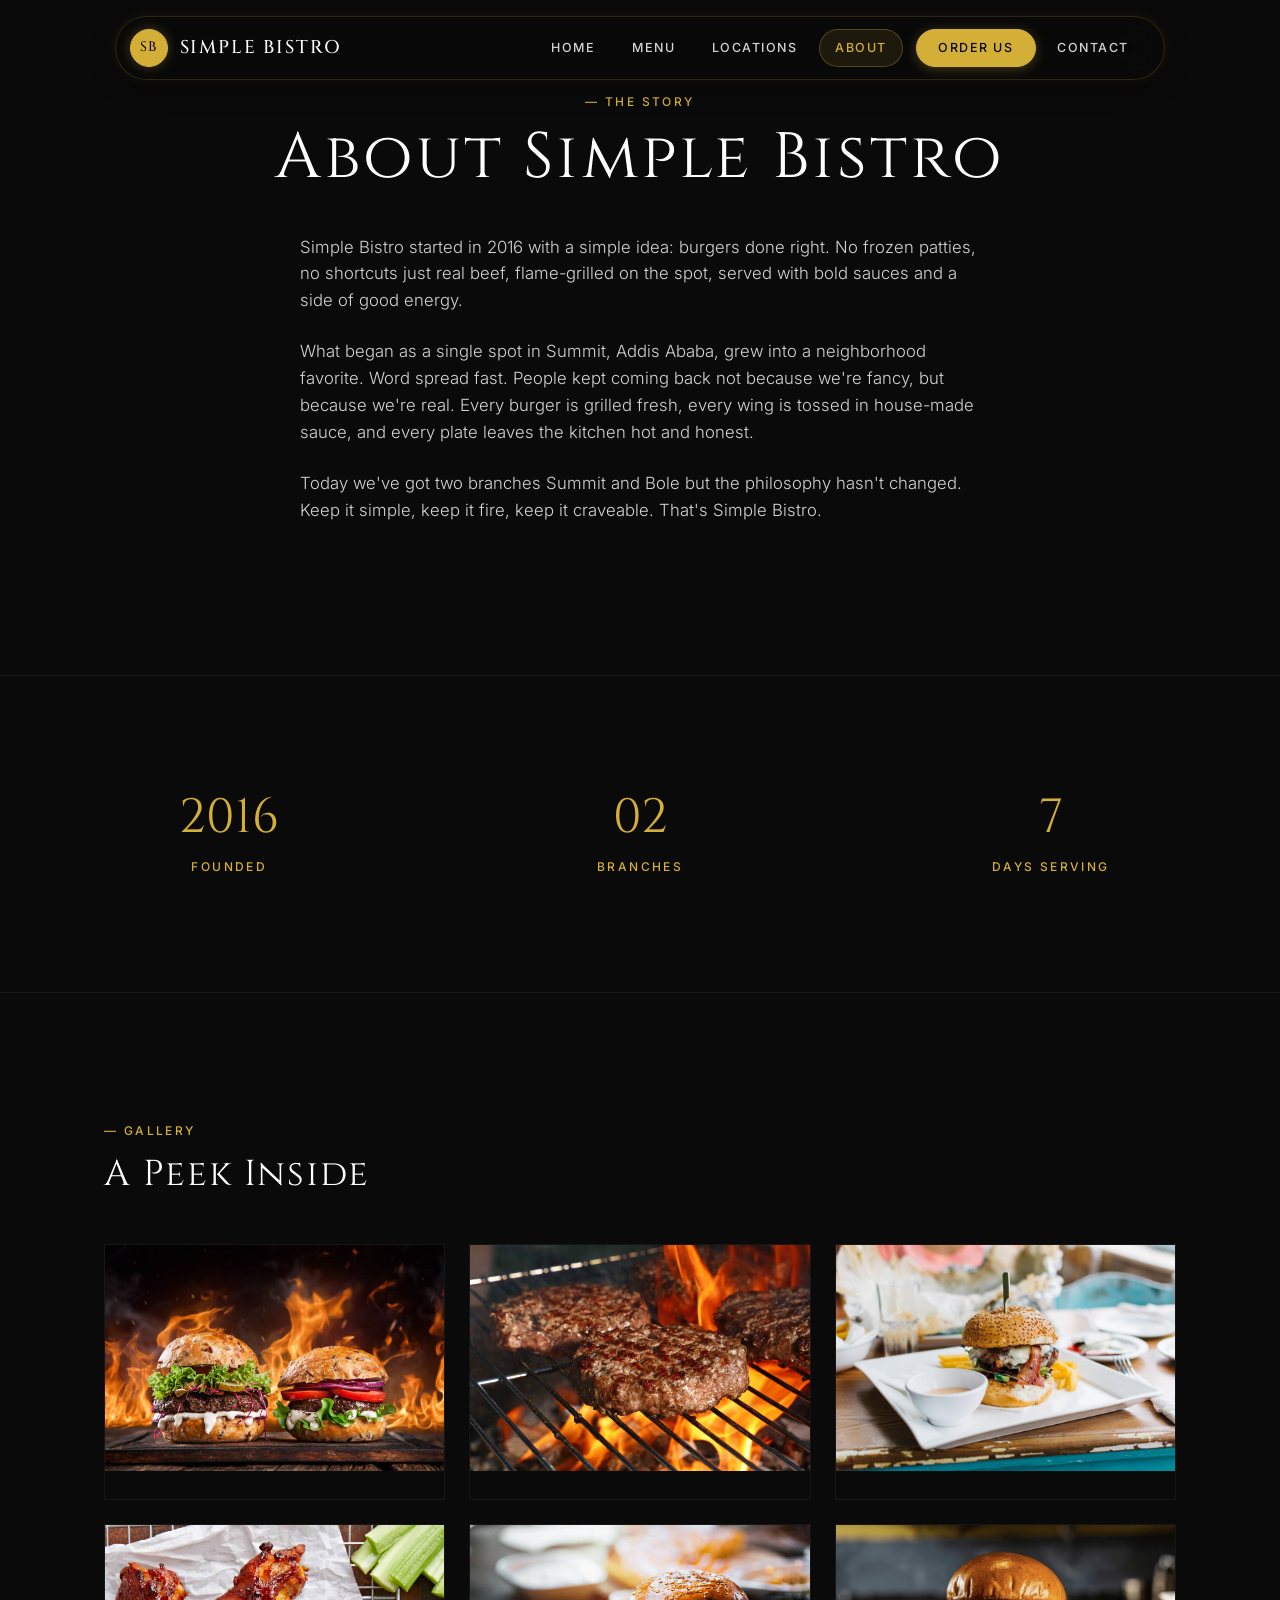
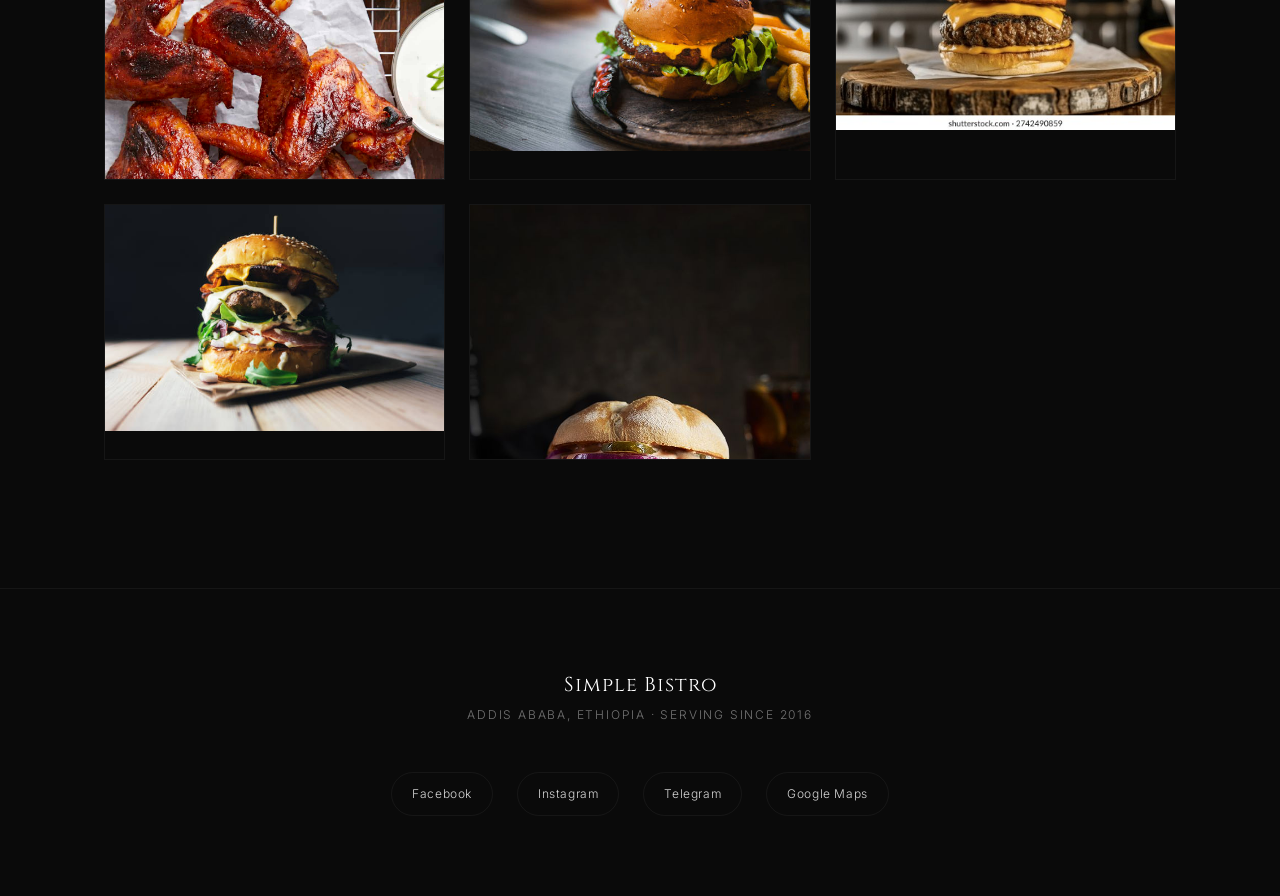
==== commit de0fed3c: "style: format about.html for improved readability and maintainability" ====
--- a/about.html
+++ b/about.html
@@ -1,22 +1,27 @@
 <!DOCTYPE html>
 <html lang="en">
+
 <head>
   <meta charset="UTF-8">
   <meta name="viewport" content="width=device-width, initial-scale=1.0, viewport-fit=cover">
   <title>About Us — Simple Bistro | Flame-Grilled Since 2016</title>
-  <meta name="description" content="Simple Bistro was founded in 2016 in Addis Ababa with one goal: the perfect flame-grilled burger. Learn our story.">
+  <meta name="description"
+    content="Simple Bistro was founded in 2016 in Addis Ababa with one goal: the perfect flame-grilled burger. Learn our story.">
   <meta name="theme-color" content="#0a0a0a">
   <meta name="apple-mobile-web-app-capable" content="yes">
   <meta name="apple-mobile-web-app-status-bar-style" content="black-translucent">
   <meta property="og:title" content="About Us — Simple Bistro">
-  <meta property="og:description" content="The story behind Simple Bistro. Flame-grilled burgers in Addis Ababa since 2016.">
+  <meta property="og:description"
+    content="The story behind Simple Bistro. Flame-grilled burgers in Addis Ababa since 2016.">
   <meta property="og:image" content="images/hero.jpg">
   <meta property="og:type" content="website">
   <link rel="preconnect" href="https://fonts.googleapis.com">
   <link rel="preconnect" href="https://fonts.gstatic.com" crossorigin>
-  <link href="https://fonts.googleapis.com/css2?family=Cinzel:wght@400;500&family=Inter:wght@300;500&display=swap" rel="stylesheet">
+  <link href="https://fonts.googleapis.com/css2?family=Cinzel:wght@400;500&family=Inter:wght@300;500&display=swap"
+    rel="stylesheet">
   <link rel="stylesheet" href="style.css">
 </head>
+
 <body>
 
   <header class="site-header">
@@ -57,9 +62,13 @@
 
   <section style="padding-top:0;">
     <div class="about-text">
-      <p>Simple Bistro started in 2016 with a simple idea: burgers done right. No frozen patties, no shortcuts — just real beef, flame-grilled on the spot, served with bold sauces and a side of good energy.</p>
-      <p>What began as a single spot in Summit, Addis Ababa, grew into a neighborhood favorite. Word spread fast. People kept coming back — not because we're fancy, but because we're real. Every burger is grilled fresh, every wing is tossed in house-made sauce, and every plate leaves the kitchen hot and honest.</p>
-      <p>Today we've got two branches — Summit and Bole — but the philosophy hasn't changed. Keep it simple, keep it fire, keep it craveable. That's Simple Bistro.</p>
+      <p>Simple Bistro started in 2016 with a simple idea: burgers done right. No frozen patties, no shortcuts just real
+        beef, flame-grilled on the spot, served with bold sauces and a side of good energy.</p>
+      <p>What began as a single spot in Summit, Addis Ababa, grew into a neighborhood favorite. Word spread fast. People
+        kept coming back not because we're fancy, but because we're real. Every burger is grilled fresh, every wing is
+        tossed in house-made sauce, and every plate leaves the kitchen hot and honest.</p>
+      <p>Today we've got two branches Summit and Bole but the philosophy hasn't changed. Keep it simple, keep it fire,
+        keep it craveable. That's Simple Bistro.</p>
     </div>
   </section>
 
@@ -121,10 +130,13 @@
       <div class="footer-brand">Simple Bistro</div>
       <div class="footer-tagline">Addis Ababa, Ethiopia · Serving since 2016</div>
       <div class="footer-socials">
-        <a href="https://facebook.com/simplebistro2016" target="_blank" rel="noopener" aria-label="Facebook">Facebook</a>
-        <a href="https://instagram.com/simplebistro2016" target="_blank" rel="noopener" aria-label="Instagram">Instagram</a>
+        <a href="https://facebook.com/simplebistro2016" target="_blank" rel="noopener"
+          aria-label="Facebook">Facebook</a>
+        <a href="https://instagram.com/simplebistro2016" target="_blank" rel="noopener"
+          aria-label="Instagram">Instagram</a>
         <a href="https://t.me/simplebistro" target="_blank" rel="noopener" aria-label="Telegram">Telegram</a>
-        <a href="https://www.google.com/maps?q=9.0118,38.8513" target="_blank" rel="noopener" aria-label="Google Maps">Google Maps</a>
+        <a href="https://www.google.com/maps?q=9.0118,38.8513" target="_blank" rel="noopener"
+          aria-label="Google Maps">Google Maps</a>
       </div>
     </div>
   </footer>
@@ -147,4 +159,5 @@
   </script>
   <script src="nav.js"></script>
 </body>
-</html>
+
+</html>
--- a/style.css
+++ b/style.css
@@ -126,49 +126,54 @@
 }
 
 /* ==========================================
-   4. NAVIGATION (Professional Luxury Header)
+   4. NAVIGATION (Floating Glass Capsule Bar)
    ========================================== */
 .site-header {
   position: sticky;
-  top: 0;
+  top: 16px;
   z-index: 100;
-  height: 80px;
-  background: rgba(10, 10, 10, 0.85);
-  backdrop-filter: blur(20px);
-  -webkit-backdrop-filter: blur(20px);
-  border-bottom: 1px solid rgba(212, 175, 55, 0.15);
-  display: flex;
-  align-items: center;
-  transition: background 300ms ease-in-out, height 300ms ease-in-out;
+  height: auto;
+  background: transparent;
+  padding: 0 1rem;
+  margin-bottom: -80px;
+  display: flex;
+  justify-content: center;
 }
 
 .header-inner {
-  max-width: 1200px;
+  max-width: 1050px;
   width: 100%;
+  height: 64px;
   margin: 0 auto;
-  padding: 0 clamp(1.5rem, 5vw, 5rem);
+  padding: 0 1.25rem 0 0.85rem;
+  background: rgba(8, 8, 8, 0.25);
+  backdrop-filter: blur(18px);
+  -webkit-backdrop-filter: blur(18px);
+  border: 1px solid rgba(212, 175, 55, 0.18);
+  border-radius: var(--radius-full);
+  box-shadow: 0 8px 24px rgba(0, 0, 0, 0.3), 0 0 14px rgba(212, 175, 55, 0.08);
   display: flex;
   align-items: center;
   justify-content: space-between;
-  height: 100%;
+  transition: border-color 300ms ease-in-out, box-shadow 300ms ease-in-out;
+}
+
+.header-inner:hover {
+  border-color: rgba(212, 175, 55, 0.35);
+  box-shadow: 0 10px 30px rgba(0, 0, 0, 0.4), 0 0 18px rgba(212, 175, 55, 0.18);
 }
 
 .logo {
   display: flex;
   align-items: center;
-  gap: 0.85rem;
+  gap: 0.75rem;
   text-decoration: none;
   color: var(--color-text-bright);
-  transition: opacity 300ms ease-in-out;
-}
-
-.logo:hover {
-  opacity: 0.9;
 }
 
 .logo-mark {
-  width: 40px;
-  height: 40px;
+  width: 38px;
+  height: 38px;
   border-radius: var(--radius-full);
   border: 1.5px solid var(--color-primary);
   display: flex;
@@ -176,22 +181,16 @@
   justify-content: center;
   font-family: 'Cinzel', serif;
   font-weight: 500;
-  font-size: 0.9rem;
+  font-size: 0.85rem;
   letter-spacing: 0.05em;
   color: #0a0a0a;
   background: var(--color-primary);
-  box-shadow: 0 0 14px rgba(212, 175, 55, 0.25);
-  transition: transform 300ms ease-in-out, box-shadow 300ms ease-in-out;
-}
-
-.logo:hover .logo-mark {
-  transform: scale(1.05);
-  box-shadow: 0 0 18px rgba(212, 175, 55, 0.4);
+  box-shadow: 0 0 12px rgba(212, 175, 55, 0.3);
 }
 
 .logo-wordmark {
   font-family: 'Cinzel', serif;
-  font-size: 1.25rem;
+  font-size: 1.15rem;
   font-weight: 500;
   letter-spacing: 0.1em;
   text-transform: uppercase;
@@ -202,58 +201,59 @@
 .nav-links {
   display: none;
   list-style: none;
-  gap: 1.25rem;
+  gap: 0.4rem;
   align-items: center;
 }
 
 .nav-links a {
   font-family: 'Inter', sans-serif;
   font-weight: 500;
-  font-size: 13px;
+  font-size: 12.5px;
   letter-spacing: 0.12em;
   text-transform: uppercase;
   color: var(--color-text-main);
   text-decoration: none;
-  padding: 0.5rem 0.85rem;
-  min-height: 40px;
+  padding: 0.45rem 0.95rem;
+  min-height: 38px;
   display: inline-flex;
   align-items: center;
-  position: relative;
-  transition: color 300ms ease-in-out, background 300ms ease-in-out, border-color 300ms ease-in-out;
-  border-radius: var(--radius-sm);
+  transition: all 300ms ease-in-out;
+  border-radius: var(--radius-full);
 }
 
 .nav-links a:hover {
   color: var(--color-text-bright);
+  background: rgba(255, 255, 255, 0.05);
 }
 
 .nav-links a.active {
   color: var(--color-primary);
   background: var(--color-accent-gold-soft);
-  border: 1px solid rgba(212, 175, 55, 0.2);
-}
-
-/* Nav CTA Highlight for "Order Us" link */
+  border: 1px solid rgba(212, 175, 55, 0.3);
+}
+
+/* Integrated Order Us Capsule Badge */
 .nav-links a[href="book.html"] {
   background: var(--color-primary);
   color: #0a0a0a !important;
   font-weight: 500;
-  padding: 0.55rem 1.25rem;
-  margin-left: 0.5rem;
+  padding: 0.5rem 1.35rem;
+  margin-left: 0.4rem;
+  border-radius: var(--radius-full);
   border: 1px solid var(--color-primary);
-  box-shadow: 0 2px 10px rgba(212, 175, 55, 0.2);
+  box-shadow: 0 2px 12px rgba(212, 175, 55, 0.3);
 }
 
 .nav-links a[href="book.html"]:hover {
   background: #e5c158;
   border-color: #e5c158;
-  transform: translateY(-1px);
-  box-shadow: 0 4px 15px rgba(212, 175, 55, 0.35);
+  transform: scale(1.03);
+  box-shadow: 0 4px 18px rgba(212, 175, 55, 0.45);
 }
 
 .nav-links a:focus-visible {
   outline: 2px solid var(--color-primary);
-  outline-offset: 4px;
+  outline-offset: 3px;
 }
 
 /* Mobile Hamburger */
@@ -273,7 +273,7 @@
 
 .hamburger span {
   display: block;
-  width: 24px;
+  width: 22px;
   height: 2px;
   background: var(--color-text-bright);
   transition: transform 300ms var(--ease-standard), opacity 300ms;
@@ -295,8 +295,8 @@
   display: none;
   position: fixed;
   inset: 0;
-  top: 80px;
-  background: rgba(10, 10, 10, 0.98);
+  top: 90px;
+  background: rgba(8, 8, 8, 0.3);
   backdrop-filter: blur(20px);
   -webkit-backdrop-filter: blur(20px);
   z-index: 99;
@@ -312,7 +312,7 @@
 }
 
 .mobile-nav a {
-  color: var(--color-text-main);
+  color: var(--color-text-bright);
   text-decoration: none;
   font-family: 'Cinzel', serif;
   font-weight: 400;
@@ -323,8 +323,8 @@
   min-height: 44px;
   display: flex;
   align-items: center;
-  transition: color 300ms ease-in-out, border-color 300ms ease-in-out;
-  border-bottom: 1px solid rgba(255, 255, 255, 0.05);
+  transition: color 300ms ease-in-out;
+  border-bottom: 1px solid rgba(212, 175, 55, 0.1);
   width: 100%;
   max-width: 320px;
   justify-content: center;
@@ -332,7 +332,6 @@
 
 .mobile-nav a:hover, .mobile-nav a.active {
   color: var(--color-primary);
-  border-bottom-color: var(--color-primary);
 }
 
 .mobile-nav a[href="book.html"] {
@@ -342,13 +341,17 @@
   font-weight: 500;
   font-size: 1rem;
   border: none;
+  border-radius: var(--radius-full);
   margin-top: 1rem;
 }
 
 /* ==========================================
    5. HERO SECTION (index.html)
    ========================================== */
-.hero {
+section.hero {
+  max-width: 100% !important;
+  width: 100%;
+  margin: 0;
   position: relative;
   min-height: 100vh;
   display: flex;
@@ -356,7 +359,7 @@
   justify-content: center;
   text-align: center;
   overflow: hidden;
-  padding: clamp(6rem, 12vh, 10rem) clamp(1.5rem, 5vw, 5rem);
+  padding: clamp(6rem, 12vh, 10rem) 1.5rem clamp(3rem, 8vh, 6rem);
   background: var(--color-background);
 }
 
@@ -531,7 +534,7 @@
 /* ==========================================
    10. SPACING & SECTIONS
    ========================================== */
-section {
+section:not(.hero) {
   padding: clamp(3rem, 10vh, var(--space-section)) clamp(1.5rem, 5vw, 5rem);
   max-width: 1200px;
   margin: 0 auto;
@@ -1261,7 +1264,7 @@
 }
 
 @media (min-width: 1024px) {
-  section {
+  section:not(.hero) {
     padding: var(--space-section) clamp(1.5rem, 5vw, 5rem);
   }
 }
